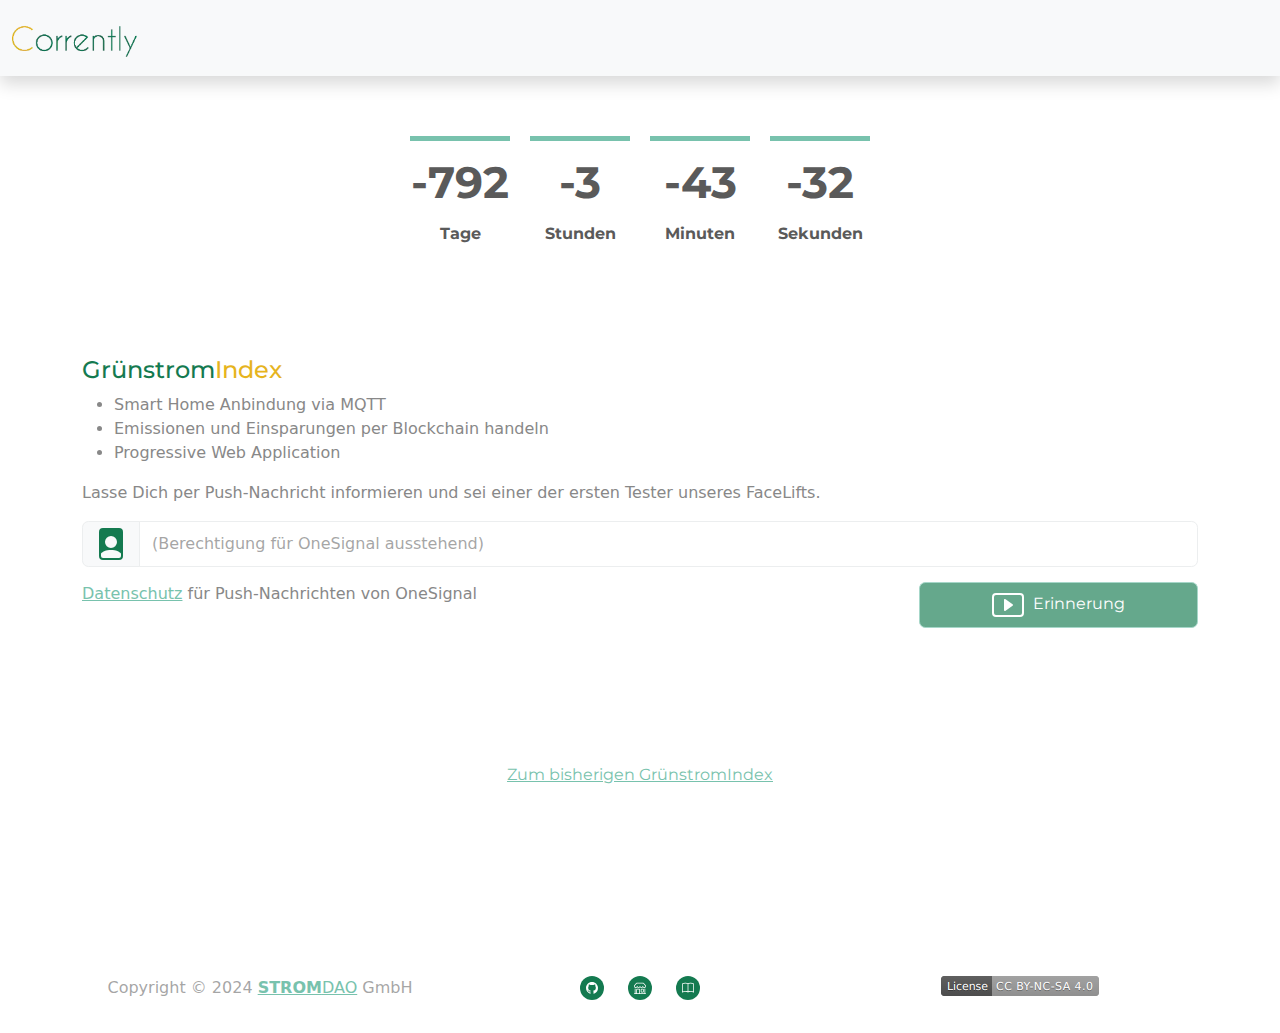
==== index.html @ 6910f19b "auto" ====
<!DOCTYPE html><html data-bs-theme="light" lang="de"><head><meta charset="utf-8"><meta name="viewport" content="width=device-width, initial-scale=1.0, shrink-to-fit=no"><title>GrünstromIndex für Deutschland</title><meta name="theme-color" content="#4d9604"><meta name="twitter:description" content="Durch die Nutzung des GrünstromIndex können Sie Ihren Stromverbrauch gezielt auf Zeiten mit hohem Ökostromanteil legen. So tragen Sie aktiv zur Reduzierung von CO2-Emissionen bei und unterstützen den Ausbau der erneuerbaren Energien."><meta name="twitter:card" content="summary"><meta property="og:image" content="https://gruenstromindex.de/assets/img/corrently_transparent.png"><meta name="description" content="Der GrünstromIndex ist ein innovatives Tool, mit dem Sie sehen können, wann in Ihrer Region besonders viel Strom aus erneuerbaren Energiequellen erzeugt wird. So können Sie Ihren Stromverbrauch ganz einfach auf diese Zeiten verlegen und damit aktiv zur Energiewende beitragen."><meta property="og:type" content="website"><meta name="twitter:image" content="https://gruenstromindex.de/assets/img/corrently_transparent.png"><meta name="twitter:title" content="Corrently GrünstromIndex für Deutschland">
			<script type="application/ld+json">{"@context":"http://schema.org","@type":"WebSite","name":"GrünstromIndex","url":"https://gruenstromindex.de/"}</script><link rel="icon" type="image/png" sizes="16x16" href="/assets/img/favicon-16x16.png"><link rel="icon" type="image/png" sizes="16x16" href="/assets/img/favicon-16x16.png" media="(prefers-color-scheme: dark)"><link rel="icon" type="image/png" sizes="32x32" href="/assets/img/favicon-32x32.png"><link rel="icon" type="image/png" sizes="32x32" href="/assets/img/favicon-32x32.png" media="(prefers-color-scheme: dark)"><link rel="icon" type="image/png" sizes="196x196" href="/assets/img/favicon-196x196.png"><link rel="icon" type="image/png" sizes="512x512" href="/assets/img/corrently_transparent-1.png"><link rel="stylesheet" href="/assets/bootstrap/css/bootstrap.min.css"><link rel="manifest" href="/manifest.json" crossorigin="use-credentials"><link rel="stylesheet" href="/assets/css/Montserrat.css"><link rel="stylesheet" href="/assets/css/leaflet.css"><link rel="stylesheet" href="/assets/css/Countdown.css"><link rel="stylesheet" href="/assets/css/Footer-Clean-icons.css"><link rel="stylesheet" href="/assets/css/styles.css"><script src="https://cdn.onesignal.com/sdks/web/v16/OneSignalSDK.page.js" defer></script>
<script>
  window.OneSignalDeferred = window.OneSignalDeferred || [];
  OneSignalDeferred.push(function(OneSignal) {
    OneSignal.init({
      appId: "f5a9d587-85c9-491e-96ea-c21a4e3985e7",
      safari_web_id: "web.onesignal.auto.0353ec9c-a08c-4477-8a0d-c11d5b7e8e59",
      notifyButton: {
        enable: true,
      },
    });
  });
</script>
</head><body><nav class="navbar navbar-expand-md sticky-top bg-body-tertiary shadow"><div class="container-fluid"><a class="navbar-brand" data-bs-toggle="tooltip" data-bss-tooltip="" data-bs-placement="bottom" href="https://gruenstromindex.de/" target="_blank" rel="author" title="Corrently GrünstromIndex"><img class="float-start" src="/assets/img/CorrentlyGruenstromIndex.webp"></a><button class="navbar-toggler" data-bs-toggle="collapse"></button></div></nav><div class="d-flex justify-content-center countdown" data-count="2022/12/31" style="margin-top:50px;"><div><h3>%d</h3><h4>Tage</h4></div><div><h3>%h</h3><h4>Stunden</h4></div><div><h3>%m</h3><h4>Minuten</h4></div><div><h3>%s</h3><h4>Sekunden</h4></div></div><div class="container" style="margin-top: 80px;"><form id="pushScheduler"><h4><span style="color: #147a50;">Grünstrom</span><span style="color: #e6b41e;">Index</span></h4><ul><li>Smart Home Anbindung via MQTT</li><li>Emissionen und Einsparungen per Blockchain handeln</li><li>Progressive Web Application&nbsp;</li></ul><p>Lasse Dich per Push-Nachricht informieren und sei einer der ersten Tester unseres FaceLifts.&nbsp;</p><div class="input-group" data-bs-toggle="tooltip" data-bss-tooltip="" title="OneSignal Kennung"><span class="input-group-text"><svg xmlns="http://www.w3.org/2000/svg" width="1em" height="1em" fill="currentColor" viewBox="0 0 16 16" class="bi bi-file-person-fill fs-2" style="color: #147a50;">
  <path d="M12 0H4a2 2 0 0 0-2 2v12a2 2 0 0 0 2 2h8a2 2 0 0 0 2-2V2a2 2 0 0 0-2-2m-1 7a3 3 0 1 1-6 0 3 3 0 0 1 6 0m-3 4c2.623 0 4.146.826 5 1.755V14a1 1 0 0 1-1 1H4a1 1 0 0 1-1-1v-1.245C3.854 11.825 5.377 11 8 11"></path>
</svg></span><input class="form-control" type="text" id="oneSignalId" readonly="" placeholder="(Berechtigung für OneSignal ausstehend)" required="" minlength="10"></div><div style="margin-top: 15px;"><button class="btn btn-primary disabled float-end col-3" type="submit" style="background: #147a50;" disabled="disabled"><svg xmlns="http://www.w3.org/2000/svg" width="1em" height="1em" fill="currentColor" viewBox="0 0 16 16" class="bi bi-play-btn fs-2" style="margin-right: 5px;">
  <path d="M6.79 5.093A.5.5 0 0 0 6 5.5v5a.5.5 0 0 0 .79.407l3.5-2.5a.5.5 0 0 0 0-.814l-3.5-2.5z"></path>
  <path d="M0 4a2 2 0 0 1 2-2h12a2 2 0 0 1 2 2v8a2 2 0 0 1-2 2H2a2 2 0 0 1-2-2zm15 0a1 1 0 0 0-1-1H2a1 1 0 0 0-1 1v8a1 1 0 0 0 1 1h12a1 1 0 0 0 1-1z"></path>
</svg>&nbsp;Erinnerung</button></div></form><p><a href="https://onesignal.com/privacy_policy" target="_blank">Datenschutz</a>&nbsp;für Push-Nachrichten von OneSignal</p></div><div class="text-center" style="margin-top: 150px;"><a class="btn btn-link" role="button" href="/index_org.html">Zum bisherigen GrünstromIndex</a></div><footer class="text-center py-4" style="margin-top: 150px;"><div class="container"><div class="row row-cols-1 row-cols-lg-3"><div class="col"><p class="text-muted my-2" data-bs-toggle="tooltip" data-bss-tooltip="" data-bs-placement="bottom" title="Digital Infrastructure for Tomorrow">Copyright&nbsp;© 2024 <a href="https://stromdao.de/" target="_blank"><strong>STROM</strong></a><a href="https://stromdao.de/" target="_blank">DAO</a> GmbH</p></div><div class="col"><ul class="list-inline my-2"><li class="list-inline-item me-4"><a data-bs-toggle="tooltip" data-bss-tooltip="" data-bs-placement="bottom" href="https://github.com/energychain/" title="Corrently Open Source"><div class="bs-icon-circle bs-icon-primary bs-icon" style="background: #147a50;"><svg xmlns="http://www.w3.org/2000/svg" width="1em" height="1em" fill="currentColor" viewBox="0 0 16 16" class="bi bi-github">
  <path d="M8 0C3.58 0 0 3.58 0 8c0 3.54 2.29 6.53 5.47 7.59.4.07.55-.17.55-.38 0-.19-.01-.82-.01-1.49-2.01.37-2.53-.49-2.69-.94-.09-.23-.48-.94-.82-1.13-.28-.15-.68-.52-.01-.53.63-.01 1.08.58 1.23.82.72 1.21 1.87.87 2.33.66.07-.52.28-.87.51-1.07-1.78-.2-3.64-.89-3.64-3.95 0-.87.31-1.59.82-2.15-.08-.2-.36-1.02.08-2.12 0 0 .67-.21 2.2.82.64-.18 1.32-.27 2-.27.68 0 1.36.09 2 .27 1.53-1.04 2.2-.82 2.2-.82.44 1.1.16 1.92.08 2.12.51.56.82 1.27.82 2.15 0 3.07-1.87 3.75-3.65 3.95.29.25.54.73.54 1.48 0 1.07-.01 1.93-.01 2.2 0 .21.15.46.55.38A8.012 8.012 0 0 0 16 8c0-4.42-3.58-8-8-8"></path>
</svg></div></a></li><li class="list-inline-item me-4"><a data-bs-toggle="tooltip" data-bss-tooltip="" data-bs-placement="bottom" href="https://corrently.energy/" target="_blank" title="Corrently - Photovoltaik Shop"><div class="bs-icon-circle bs-icon-primary bs-icon" style="background: #147a50;"><svg xmlns="http://www.w3.org/2000/svg" width="1em" height="1em" fill="currentColor" viewBox="0 0 16 16" class="bi bi-shop">
  <path d="M2.97 1.35A1 1 0 0 1 3.73 1h8.54a1 1 0 0 1 .76.35l2.609 3.044A1.5 1.5 0 0 1 16 5.37v.255a2.375 2.375 0 0 1-4.25 1.458A2.371 2.371 0 0 1 9.875 8 2.37 2.37 0 0 1 8 7.083 2.37 2.37 0 0 1 6.125 8a2.37 2.37 0 0 1-1.875-.917A2.375 2.375 0 0 1 0 5.625V5.37a1.5 1.5 0 0 1 .361-.976l2.61-3.045zm1.78 4.275a1.375 1.375 0 0 0 2.75 0 .5.5 0 0 1 1 0 1.375 1.375 0 0 0 2.75 0 .5.5 0 0 1 1 0 1.375 1.375 0 1 0 2.75 0V5.37a.5.5 0 0 0-.12-.325L12.27 2H3.73L1.12 5.045A.5.5 0 0 0 1 5.37v.255a1.375 1.375 0 0 0 2.75 0 .5.5 0 0 1 1 0M1.5 8.5A.5.5 0 0 1 2 9v6h1v-5a1 1 0 0 1 1-1h3a1 1 0 0 1 1 1v5h6V9a.5.5 0 0 1 1 0v6h.5a.5.5 0 0 1 0 1H.5a.5.5 0 0 1 0-1H1V9a.5.5 0 0 1 .5-.5M4 15h3v-5H4zm5-5a1 1 0 0 1 1-1h2a1 1 0 0 1 1 1v3a1 1 0 0 1-1 1h-2a1 1 0 0 1-1-1zm3 0h-2v3h2z"></path>
</svg></div></a></li><li class="list-inline-item"><a data-bs-toggle="tooltip" data-bss-tooltip="" data-bs-placement="bottom" href="https://corrently.io/books/grunstromindex" target="_blank" title="Online Dokumentation - GrünstromIndex"><div class="bs-icon-circle bs-icon-primary bs-icon" style="background: #147a50;"><svg xmlns="http://www.w3.org/2000/svg" width="1em" height="1em" fill="currentColor" viewBox="0 0 16 16" class="bi bi-book">
  <path d="M1 2.828c.885-.37 2.154-.769 3.388-.893 1.33-.134 2.458.063 3.112.752v9.746c-.935-.53-2.12-.603-3.213-.493-1.18.12-2.37.461-3.287.811V2.828zm7.5-.141c.654-.689 1.782-.886 3.112-.752 1.234.124 2.503.523 3.388.893v9.923c-.918-.35-2.107-.692-3.287-.81-1.094-.111-2.278-.039-3.213.492V2.687zM8 1.783C7.015.936 5.587.81 4.287.94c-1.514.153-3.042.672-3.994 1.105A.5.5 0 0 0 0 2.5v11a.5.5 0 0 0 .707.455c.882-.4 2.303-.881 3.68-1.02 1.409-.142 2.59.087 3.223.877a.5.5 0 0 0 .78 0c.633-.79 1.814-1.019 3.222-.877 1.378.139 2.8.62 3.681 1.02A.5.5 0 0 0 16 13.5v-11a.5.5 0 0 0-.293-.455c-.952-.433-2.48-.952-3.994-1.105C10.413.809 8.985.936 8 1.783"></path>
</svg></div></a></li></ul></div><div class="col" style="padding-top: 5px;"><a href="https://creativecommons.org/licenses/by-nc-sa/4.0/" target="_blank"><img src="/assets/img/cc-by-nc-sa.png"></a></div></div></div></footer><script src="/assets/js/jquery.min.js"></script><script src="/assets/bootstrap/js/bootstrap.min.js"></script><script src="/assets/js/bs-init.js"></script><script src="/assets/js/relaunchpush.js"></script><script src="/assets/js/Countdown.js"></script></body></html>
---- assets/css/Montserrat.css ----
@font-face {
	font-family: 'Montserrat';
	src: url(/assets/fonts/Montserrat-99764e33f03a95926b938c6f56e08a4f.woff2) format('woff2');
	font-weight: 400;
	font-style: normal;
	font-display: swap;
	unicode-range: U+0460-052F, U+1C80-1C88, U+20B4, U+2DE0-2DFF, U+A640-A69F, U+FE2E-FE2F;
}

@font-face {
	font-family: 'Montserrat';
	src: url(/assets/fonts/Montserrat-cc6c968bcebf02819ee3afff266119d9.woff2) format('woff2');
	font-weight: 400;
	font-style: normal;
	font-display: swap;
	unicode-range: U+0301, U+0400-045F, U+0490-0491, U+04B0-04B1, U+2116;
}

@font-face {
	font-family: 'Montserrat';
	src: url(/assets/fonts/Montserrat-f32ddc894c166fbd8bc0d500ff2aeb3d.woff2) format('woff2');
	font-weight: 400;
	font-style: normal;
	font-display: swap;
	unicode-range: U+0102-0103, U+0110-0111, U+0128-0129, U+0168-0169, U+01A0-01A1, U+01AF-01B0, U+0300-0301, U+0303-0304, U+0308-0309, U+0323, U+0329, U+1EA0-1EF9, U+20AB;
}

@font-face {
	font-family: 'Montserrat';
	src: url(/assets/fonts/Montserrat-bcb799eba0c324e431d5daac3e5ea6bf.woff2) format('woff2');
	font-weight: 400;
	font-style: normal;
	font-display: swap;
	unicode-range: U+0100-02AF, U+0304, U+0308, U+0329, U+1E00-1E9F, U+1EF2-1EFF, U+2020, U+20A0-20AB, U+20AD-20C0, U+2113, U+2C60-2C7F, U+A720-A7FF;
}

@font-face {
	font-family: 'Montserrat';
	src: url(/assets/fonts/Montserrat-5cfb114945f0457bd5a940932bb8156d.woff2) format('woff2');
	font-weight: 400;
	font-style: normal;
	font-display: swap;
	unicode-range: U+0000-00FF, U+0131, U+0152-0153, U+02BB-02BC, U+02C6, U+02DA, U+02DC, U+0304, U+0308, U+0329, U+2000-206F, U+2074, U+20AC, U+2122, U+2191, U+2193, U+2212, U+2215, U+FEFF, U+FFFD;
}

@font-face {
	font-family: 'Montserrat';
	src: url(/assets/fonts/Montserrat-99764e33f03a95926b938c6f56e08a4f.woff2) format('woff2');
	font-weight: 500;
	font-style: normal;
	font-display: swap;
	unicode-range: U+0460-052F, U+1C80-1C88, U+20B4, U+2DE0-2DFF, U+A640-A69F, U+FE2E-FE2F;
}

@font-face {
	font-family: 'Montserrat';
	src: url(/assets/fonts/Montserrat-cc6c968bcebf02819ee3afff266119d9.woff2) format('woff2');
	font-weight: 500;
	font-style: normal;
	font-display: swap;
	unicode-range: U+0301, U+0400-045F, U+0490-0491, U+04B0-04B1, U+2116;
}

@font-face {
	font-family: 'Montserrat';
	src: url(/assets/fonts/Montserrat-f32ddc894c166fbd8bc0d500ff2aeb3d.woff2) format('woff2');
	font-weight: 500;
	font-style: normal;
	font-display: swap;
	unicode-range: U+0102-0103, U+0110-0111, U+0128-0129, U+0168-0169, U+01A0-01A1, U+01AF-01B0, U+0300-0301, U+0303-0304, U+0308-0309, U+0323, U+0329, U+1EA0-1EF9, U+20AB;
}

@font-face {
	font-family: 'Montserrat';
	src: url(/assets/fonts/Montserrat-bcb799eba0c324e431d5daac3e5ea6bf.woff2) format('woff2');
	font-weight: 500;
	font-style: normal;
	font-display: swap;
	unicode-range: U+0100-02AF, U+0304, U+0308, U+0329, U+1E00-1E9F, U+1EF2-1EFF, U+2020, U+20A0-20AB, U+20AD-20C0, U+2113, U+2C60-2C7F, U+A720-A7FF;
}

@font-face {
	font-family: 'Montserrat';
	src: url(/assets/fonts/Montserrat-5cfb114945f0457bd5a940932bb8156d.woff2) format('woff2');
	font-weight: 500;
	font-style: normal;
	font-display: swap;
	unicode-range: U+0000-00FF, U+0131, U+0152-0153, U+02BB-02BC, U+02C6, U+02DA, U+02DC, U+0304, U+0308, U+0329, U+2000-206F, U+2074, U+20AC, U+2122, U+2191, U+2193, U+2212, U+2215, U+FEFF, U+FFFD;
}

@font-face {
	font-family: 'Montserrat';
	src: url(/assets/fonts/Montserrat-99764e33f03a95926b938c6f56e08a4f.woff2) format('woff2');
	font-weight: 700;
	font-style: normal;
	font-display: swap;
	unicode-range: U+0460-052F, U+1C80-1C88, U+20B4, U+2DE0-2DFF, U+A640-A69F, U+FE2E-FE2F;
}

@font-face {
	font-family: 'Montserrat';
	src: url(/assets/fonts/Montserrat-cc6c968bcebf02819ee3afff266119d9.woff2) format('woff2');
	font-weight: 700;
	font-style: normal;
	font-display: swap;
	unicode-range: U+0301, U+0400-045F, U+0490-0491, U+04B0-04B1, U+2116;
}

@font-face {
	font-family: 'Montserrat';
	src: url(/assets/fonts/Montserrat-f32ddc894c166fbd8bc0d500ff2aeb3d.woff2) format('woff2');
	font-weight: 700;
	font-style: normal;
	font-display: swap;
	unicode-range: U+0102-0103, U+0110-0111, U+0128-0129, U+0168-0169, U+01A0-01A1, U+01AF-01B0, U+0300-0301, U+0303-0304, U+0308-0309, U+0323, U+0329, U+1EA0-1EF9, U+20AB;
}

@font-face {
	font-family: 'Montserrat';
	src: url(/assets/fonts/Montserrat-bcb799eba0c324e431d5daac3e5ea6bf.woff2) format('woff2');
	font-weight: 700;
	font-style: normal;
	font-display: swap;
	unicode-range: U+0100-02AF, U+0304, U+0308, U+0329, U+1E00-1E9F, U+1EF2-1EFF, U+2020, U+20A0-20AB, U+20AD-20C0, U+2113, U+2C60-2C7F, U+A720-A7FF;
}

@font-face {
	font-family: 'Montserrat';
	src: url(/assets/fonts/Montserrat-5cfb114945f0457bd5a940932bb8156d.woff2) format('woff2');
	font-weight: 700;
	font-style: normal;
	font-display: swap;
	unicode-range: U+0000-00FF, U+0131, U+0152-0153, U+02BB-02BC, U+02C6, U+02DA, U+02DC, U+0304, U+0308, U+0329, U+2000-206F, U+2074, U+20AC, U+2122, U+2191, U+2193, U+2212, U+2215, U+FEFF, U+FFFD;
}
---- assets/css/leaflet.css ----
/* required styles */

.leaflet-pane, .leaflet-tile, .leaflet-marker-icon, .leaflet-marker-shadow, .leaflet-tile-container, .leaflet-pane > svg, .leaflet-pane > canvas, .leaflet-zoom-box, .leaflet-image-layer, .leaflet-layer {
  position: absolute;
  left: 0;
  top: 0;
}

.leaflet-container {
  overflow: hidden;
}

.leaflet-tile, .leaflet-marker-icon, .leaflet-marker-shadow {
  -webkit-user-select: none;
  -moz-user-select: none;
  user-select: none;
  -webkit-user-drag: none;
}

/* Prevents IE11 from highlighting tiles in blue */

.leaflet-tile::selection {
  background: transparent;
}

/* Safari renders non-retina tile on retina better with this, but Chrome is worse */

.leaflet-safari .leaflet-tile {
  image-rendering: -webkit-optimize-contrast;
}

/* hack that prevents hw layers "stretching" when loading new tiles */

.leaflet-safari .leaflet-tile-container {
  width: 1600px;
  height: 1600px;
  -webkit-transform-origin: 0 0;
}

.leaflet-marker-icon, .leaflet-marker-shadow {
  display: block;
}

/* .leaflet-container svg: reset svg max-width decleration shipped in Joomla! (joomla.org) 3.x */

/* .leaflet-container img: map is broken in FF if you have max-width: 100% on tiles */

.leaflet-container .leaflet-overlay-pane svg {
  max-width: none !important;
  max-height: none !important;
}

.leaflet-container .leaflet-marker-pane img, .leaflet-container .leaflet-shadow-pane img, .leaflet-container .leaflet-tile-pane img, .leaflet-container img.leaflet-image-layer, .leaflet-container .leaflet-tile {
  max-width: none !important;
  max-height: none !important;
  width: auto;
  padding: 0;
}

.leaflet-container.leaflet-touch-zoom {
  -ms-touch-action: pan-x pan-y;
  touch-action: pan-x pan-y;
}

.leaflet-container.leaflet-touch-drag {
  -ms-touch-action: pinch-zoom;
  touch-action: none;
  touch-action: pinch-zoom;
}

.leaflet-container.leaflet-touch-drag.leaflet-touch-zoom {
  -ms-touch-action: none;
  touch-action: none;
}

.leaflet-container {
  -webkit-tap-highlight-color: transparent;
}

.leaflet-container a {
  -webkit-tap-highlight-color: rgba(51, 181, 229, 0.4);
}

.leaflet-tile {
  filter: inherit;
  visibility: hidden;
}

.leaflet-tile-loaded {
  visibility: inherit;
}

.leaflet-zoom-box {
  width: 0;
  height: 0;
  -moz-box-sizing: border-box;
  box-sizing: border-box;
  z-index: 800;
}

/* workaround for https://bugzilla.mozilla.org/show_bug.cgi?id=888319 */

.leaflet-overlay-pane svg {
  -moz-user-select: none;
}

.leaflet-pane {
  z-index: 400;
}

.leaflet-tile-pane {
  z-index: 200;
}

.leaflet-overlay-pane {
  z-index: 400;
}

.leaflet-shadow-pane {
  z-index: 500;
}

.leaflet-marker-pane {
  z-index: 600;
}

.leaflet-tooltip-pane {
  z-index: 650;
}

.leaflet-popup-pane {
  z-index: 700;
}

.leaflet-map-pane canvas {
  z-index: 100;
}

.leaflet-map-pane svg {
  z-index: 200;
}

.leaflet-vml-shape {
  width: 1px;
  height: 1px;
}

.lvml {
  behavior: url(#default#VML);
  display: inline-block;
  position: absolute;
}

/* control positioning */

.leaflet-control {
  position: relative;
  z-index: 800;
  pointer-events: visiblePainted;
  pointer-events: auto;
}

.leaflet-top, .leaflet-bottom {
  position: absolute;
  z-index: 1000;
  pointer-events: none;
}

.leaflet-top {
  top: 0;
}

.leaflet-right {
  right: 0;
}

.leaflet-bottom {
  bottom: 0;
}

.leaflet-left {
  left: 0;
}

.leaflet-control {
  float: left;
  clear: both;
}

.leaflet-right .leaflet-control {
  float: right;
}

.leaflet-top .leaflet-control {
  margin-top: 10px;
}

.leaflet-bottom .leaflet-control {
  margin-bottom: 10px;
}

.leaflet-left .leaflet-control {
  margin-left: 10px;
}

.leaflet-right .leaflet-control {
  margin-right: 10px;
}

/* zoom and fade animations */

.leaflet-fade-anim .leaflet-popup {
  opacity: 0;
  -webkit-transition: opacity 0.2s linear;
  -moz-transition: opacity 0.2s linear;
  transition: opacity 0.2s linear;
}

.leaflet-fade-anim .leaflet-map-pane .leaflet-popup {
  opacity: 1;
}

.leaflet-zoom-animated {
  -webkit-transform-origin: 0 0;
  -ms-transform-origin: 0 0;
  transform-origin: 0 0;
}

svg.leaflet-zoom-animated {
  will-change: transform;
}

.leaflet-zoom-anim .leaflet-zoom-animated {
  -webkit-transition: -webkit-transform 0.25s cubic-bezier(0,0,0.25,1);
  -moz-transition: -moz-transform 0.25s cubic-bezier(0,0,0.25,1);
  transition: transform 0.25s cubic-bezier(0,0,0.25,1);
}

.leaflet-zoom-anim .leaflet-tile, .leaflet-pan-anim .leaflet-tile {
  -webkit-transition: none;
  -moz-transition: none;
  transition: none;
}

.leaflet-zoom-anim .leaflet-zoom-hide {
  visibility: hidden;
}

/* cursors */

.leaflet-interactive {
  cursor: pointer;
}

.leaflet-grab {
  cursor: -webkit-grab;
  cursor: -moz-grab;
  cursor: grab;
}

.leaflet-crosshair, .leaflet-crosshair .leaflet-interactive {
  cursor: crosshair;
}

.leaflet-popup-pane, .leaflet-control {
  cursor: auto;
}

.leaflet-dragging .leaflet-grab, .leaflet-dragging .leaflet-grab .leaflet-interactive, .leaflet-dragging .leaflet-marker-draggable {
  cursor: move;
  cursor: -webkit-grabbing;
  cursor: -moz-grabbing;
  cursor: grabbing;
}

/* marker & overlays interactivity */

.leaflet-marker-icon, .leaflet-marker-shadow, .leaflet-image-layer, .leaflet-pane > svg path, .leaflet-tile-container {
  pointer-events: none;
}

.leaflet-marker-icon.leaflet-interactive, .leaflet-image-layer.leaflet-interactive, .leaflet-pane > svg path.leaflet-interactive, svg.leaflet-image-layer.leaflet-interactive path {
  pointer-events: visiblePainted;
  pointer-events: auto;
}

/* visual tweaks */

.leaflet-container {
  background: #ddd;
  outline-offset: 1px;
}

.leaflet-container a {
  color: #0078A8;
}

.leaflet-zoom-box {
  border: 2px dotted #38f;
  background: rgba(255,255,255,0.5);
}

/* general typography */

.leaflet-container {
  font-family: "Helvetica Neue", Arial, Helvetica, sans-serif;
  font-size: 12px;
  font-size: 0.75rem;
  line-height: 1.5;
}

/* general toolbar styles */

.leaflet-bar {
  box-shadow: 0 1px 5px rgba(0,0,0,0.65);
  border-radius: 4px;
}

.leaflet-bar a {
  background-color: #fff;
  border-bottom: 1px solid #ccc;
  width: 26px;
  height: 26px;
  line-height: 26px;
  display: block;
  text-align: center;
  text-decoration: none;
  color: black;
}

.leaflet-bar a, .leaflet-control-layers-toggle {
  background-position: 50% 50%;
  background-repeat: no-repeat;
  display: block;
}

.leaflet-bar a:hover, .leaflet-bar a:focus {
  background-color: #f4f4f4;
}

.leaflet-bar a:first-child {
  border-top-left-radius: 4px;
  border-top-right-radius: 4px;
}

.leaflet-bar a:last-child {
  border-bottom-left-radius: 4px;
  border-bottom-right-radius: 4px;
  border-bottom: none;
}

.leaflet-bar a.leaflet-disabled {
  cursor: default;
  background-color: #f4f4f4;
  color: #bbb;
}

.leaflet-touch .leaflet-bar a {
  width: 30px;
  height: 30px;
  line-height: 30px;
}

.leaflet-touch .leaflet-bar a:first-child {
  border-top-left-radius: 2px;
  border-top-right-radius: 2px;
}

.leaflet-touch .leaflet-bar a:last-child {
  border-bottom-left-radius: 2px;
  border-bottom-right-radius: 2px;
}

/* zoom control */

.leaflet-control-zoom-in, .leaflet-control-zoom-out {
  font: bold 18px 'Lucida Console', Monaco, monospace;
  text-indent: 1px;
}

.leaflet-touch .leaflet-control-zoom-in, .leaflet-touch .leaflet-control-zoom-out {
  font-size: 22px;
}

/* layers control */

.leaflet-control-layers {
  box-shadow: 0 1px 5px rgba(0,0,0,0.4);
  background: #fff;
  border-radius: 5px;
}

.leaflet-control-layers-toggle {
  background-image: url(images/layers.png);
  width: 36px;
  height: 36px;
}

.leaflet-retina .leaflet-control-layers-toggle {
  background-image: url(images/layers-2x.png);
  background-size: 26px 26px;
}

.leaflet-touch .leaflet-control-layers-toggle {
  width: 44px;
  height: 44px;
}

.leaflet-control-layers .leaflet-control-layers-list, .leaflet-control-layers-expanded .leaflet-control-layers-toggle {
  display: none;
}

.leaflet-control-layers-expanded .leaflet-control-layers-list {
  display: block;
  position: relative;
}

.leaflet-control-layers-expanded {
  padding: 6px 10px 6px 6px;
  color: #333;
  background: #fff;
}

.leaflet-control-layers-scrollbar {
  overflow-y: scroll;
  overflow-x: hidden;
  padding-right: 5px;
}

.leaflet-control-layers-selector {
  margin-top: 2px;
  position: relative;
  top: 1px;
}

.leaflet-control-layers label {
  display: block;
  font-size: 13px;
  font-size: 1.08333em;
}

.leaflet-control-layers-separator {
  height: 0;
  border-top: 1px solid #ddd;
  margin: 5px -10px 5px -6px;
}

/* Default icon URLs */

.leaflet-default-icon-path {
  background-image: url(images/marker-icon.png);
}

/* attribution and scale controls */

.leaflet-container .leaflet-control-attribution {
  background: #fff;
  background: rgba(255, 255, 255, 0.8);
  margin: 0;
}

.leaflet-control-attribution, .leaflet-control-scale-line {
  padding: 0 5px;
  color: #333;
  line-height: 1.4;
}

.leaflet-control-attribution a {
  text-decoration: none;
}

.leaflet-control-attribution a:hover, .leaflet-control-attribution a:focus {
  text-decoration: underline;
}

.leaflet-attribution-flag {
  display: inline !important;
  vertical-align: baseline !important;
  width: 1em;
  height: 0.6669em;
}

.leaflet-left .leaflet-control-scale {
  margin-left: 5px;
}

.leaflet-bottom .leaflet-control-scale {
  margin-bottom: 5px;
}

.leaflet-control-scale-line {
  border: 2px solid #777;
  border-top: none;
  line-height: 1.1;
  padding: 2px 5px 1px;
  white-space: nowrap;
  -moz-box-sizing: border-box;
  box-sizing: border-box;
  background: rgba(255, 255, 255, 0.8);
  text-shadow: 1px 1px #fff;
}

.leaflet-control-scale-line:not(:first-child) {
  border-top: 2px solid #777;
  border-bottom: none;
  margin-top: -2px;
}

.leaflet-control-scale-line:not(:first-child):not(:last-child) {
  border-bottom: 2px solid #777;
}

.leaflet-touch .leaflet-control-attribution, .leaflet-touch .leaflet-control-layers, .leaflet-touch .leaflet-bar {
  box-shadow: none;
}

.leaflet-touch .leaflet-control-layers, .leaflet-touch .leaflet-bar {
  border: 2px solid rgba(0,0,0,0.2);
  background-clip: padding-box;
}

/* popup */

.leaflet-popup {
  position: absolute;
  text-align: center;
  margin-bottom: 20px;
}

.leaflet-popup-content-wrapper {
  padding: 1px;
  text-align: left;
  border-radius: 12px;
}

.leaflet-popup-content {
  margin: 13px 24px 13px 20px;
  line-height: 1.3;
  font-size: 13px;
  font-size: 1.08333em;
  min-height: 1px;
}

.leaflet-popup-content p {
  margin: 17px 0;
  margin: 1.3em 0;
}

.leaflet-popup-tip-container {
  width: 40px;
  height: 20px;
  position: absolute;
  left: 50%;
  margin-top: -1px;
  margin-left: -20px;
  overflow: hidden;
  pointer-events: none;
}

.leaflet-popup-tip {
  width: 17px;
  height: 17px;
  padding: 1px;
  margin: -10px auto 0;
  pointer-events: auto;
  -webkit-transform: rotate(45deg);
  -moz-transform: rotate(45deg);
  -ms-transform: rotate(45deg);
  transform: rotate(45deg);
}

.leaflet-popup-content-wrapper, .leaflet-popup-tip {
  background: white;
  color: #333;
  box-shadow: 0 3px 14px rgba(0,0,0,0.4);
}

.leaflet-container a.leaflet-popup-close-button {
  position: absolute;
  top: 0;
  right: 0;
  border: none;
  text-align: center;
  width: 24px;
  height: 24px;
  font: 16px/24px Tahoma, Verdana, sans-serif;
  color: #757575;
  text-decoration: none;
  background: transparent;
}

.leaflet-container a.leaflet-popup-close-button:hover, .leaflet-container a.leaflet-popup-close-button:focus {
  color: #585858;
}

.leaflet-popup-scrolled {
  overflow: auto;
}

.leaflet-oldie .leaflet-popup-content-wrapper {
  -ms-zoom: 1;
}

.leaflet-oldie .leaflet-popup-tip {
  width: 24px;
  margin: 0 auto;
  -ms-filter: "progid:DXImageTransform.Microsoft.Matrix(M11=0.70710678, M12=0.70710678, M21=-0.70710678, M22=0.70710678)";
  filter: progid:DXImageTransform.Microsoft.Matrix(M11=0.70710678, M12=0.70710678, M21=-0.70710678, M22=0.70710678);
}

.leaflet-oldie .leaflet-control-zoom, .leaflet-oldie .leaflet-control-layers, .leaflet-oldie .leaflet-popup-content-wrapper, .leaflet-oldie .leaflet-popup-tip {
  border: 1px solid #999;
}

/* div icon */

.leaflet-div-icon {
  background: #fff;
  border: 1px solid #666;
}

/* Tooltip */

/* Base styles for the element that has a tooltip */

.leaflet-tooltip {
  position: absolute;
  padding: 6px;
  background-color: #fff;
  border: 1px solid #fff;
  border-radius: 3px;
  color: #222;
  white-space: nowrap;
  -webkit-user-select: none;
  -moz-user-select: none;
  -ms-user-select: none;
  user-select: none;
  pointer-events: none;
  box-shadow: 0 1px 3px rgba(0,0,0,0.4);
}

.leaflet-tooltip.leaflet-interactive {
  cursor: pointer;
  pointer-events: auto;
}

.leaflet-tooltip-top:before, .leaflet-tooltip-bottom:before, .leaflet-tooltip-left:before, .leaflet-tooltip-right:before {
  position: absolute;
  pointer-events: none;
  border: 6px solid transparent;
  background: transparent;
  content: "";
}

/* Directions */

.leaflet-tooltip-bottom {
  margin-top: 6px;
}

.leaflet-tooltip-top {
  margin-top: -6px;
}

.leaflet-tooltip-bottom:before, .leaflet-tooltip-top:before {
  left: 50%;
  margin-left: -6px;
}

.leaflet-tooltip-top:before {
  bottom: 0;
  margin-bottom: -12px;
  border-top-color: #fff;
}

.leaflet-tooltip-bottom:before {
  top: 0;
  margin-top: -12px;
  margin-left: -6px;
  border-bottom-color: #fff;
}

.leaflet-tooltip-left {
  margin-left: -6px;
}

.leaflet-tooltip-right {
  margin-left: 6px;
}

.leaflet-tooltip-left:before, .leaflet-tooltip-right:before {
  top: 50%;
  margin-top: -6px;
}

.leaflet-tooltip-left:before {
  right: 0;
  margin-right: -12px;
  border-left-color: #fff;
}

.leaflet-tooltip-right:before {
  left: 0;
  margin-left: -12px;
  border-right-color: #fff;
}

/* Printing */

section {
  margin-top: 10px;
  margin-bottom: 50px;
}
---- assets/css/Countdown.css ----
.countdown div {
  text-align: center;
  margin: 10px;
  width: 100px;
  padding: 15px 0;
  background: rgba(255, 255, 255, 0.12);
  border-top: 5px solid var(--bs-primary);
}

.countdown div h3 {
  font-weight: 700;
  font-size: 44px;
  margin-bottom: 15px;
}

.countdown div h4 {
  font-size: 16px;
  font-weight: 600;
}

@media (max-width: 575px) {
  .countdown div {
    width: 70px;
    padding: 10px 0;
    margin: 10px 8px;
  }
}

@media (max-width: 575px) {
  .countdown div h3 {
    font-size: 28px;
    margin-bottom: 10px;
  }
}

@media (max-width: 575px) {
  .countdown div h4 {
    font-size: 14px;
    font-weight: 500;
  }
}
---- assets/css/Footer-Clean-icons.css ----
.bs-icon {
  --bs-icon-size: .75rem;
  display: flex;
  flex-shrink: 0;
  justify-content: center;
  align-items: center;
  font-size: var(--bs-icon-size);
  width: calc(var(--bs-icon-size) * 2);
  height: calc(var(--bs-icon-size) * 2);
  color: var(--bs-primary);
}

.bs-icon-xs {
  --bs-icon-size: 1rem;
  width: calc(var(--bs-icon-size) * 1.5);
  height: calc(var(--bs-icon-size) * 1.5);
}

.bs-icon-sm {
  --bs-icon-size: 1rem;
}

.bs-icon-md {
  --bs-icon-size: 1.5rem;
}

.bs-icon-lg {
  --bs-icon-size: 2rem;
}

.bs-icon-xl {
  --bs-icon-size: 2.5rem;
}

.bs-icon.bs-icon-primary {
  color: var(--bs-white);
  background: var(--bs-primary);
}

.bs-icon.bs-icon-primary-light {
  color: var(--bs-primary);
  background: rgba(var(--bs-primary-rgb), .2);
}

.bs-icon.bs-icon-semi-white {
  color: var(--bs-primary);
  background: rgba(255, 255, 255, .5);
}

.bs-icon.bs-icon-rounded {
  border-radius: .5rem;
}

.bs-icon.bs-icon-circle {
  border-radius: 50%;
}
---- assets/css/styles.css ----
.badge {
  /*background-color: #147a50 !important;*/
}

.withWallet {
  /*display: none;*/
}
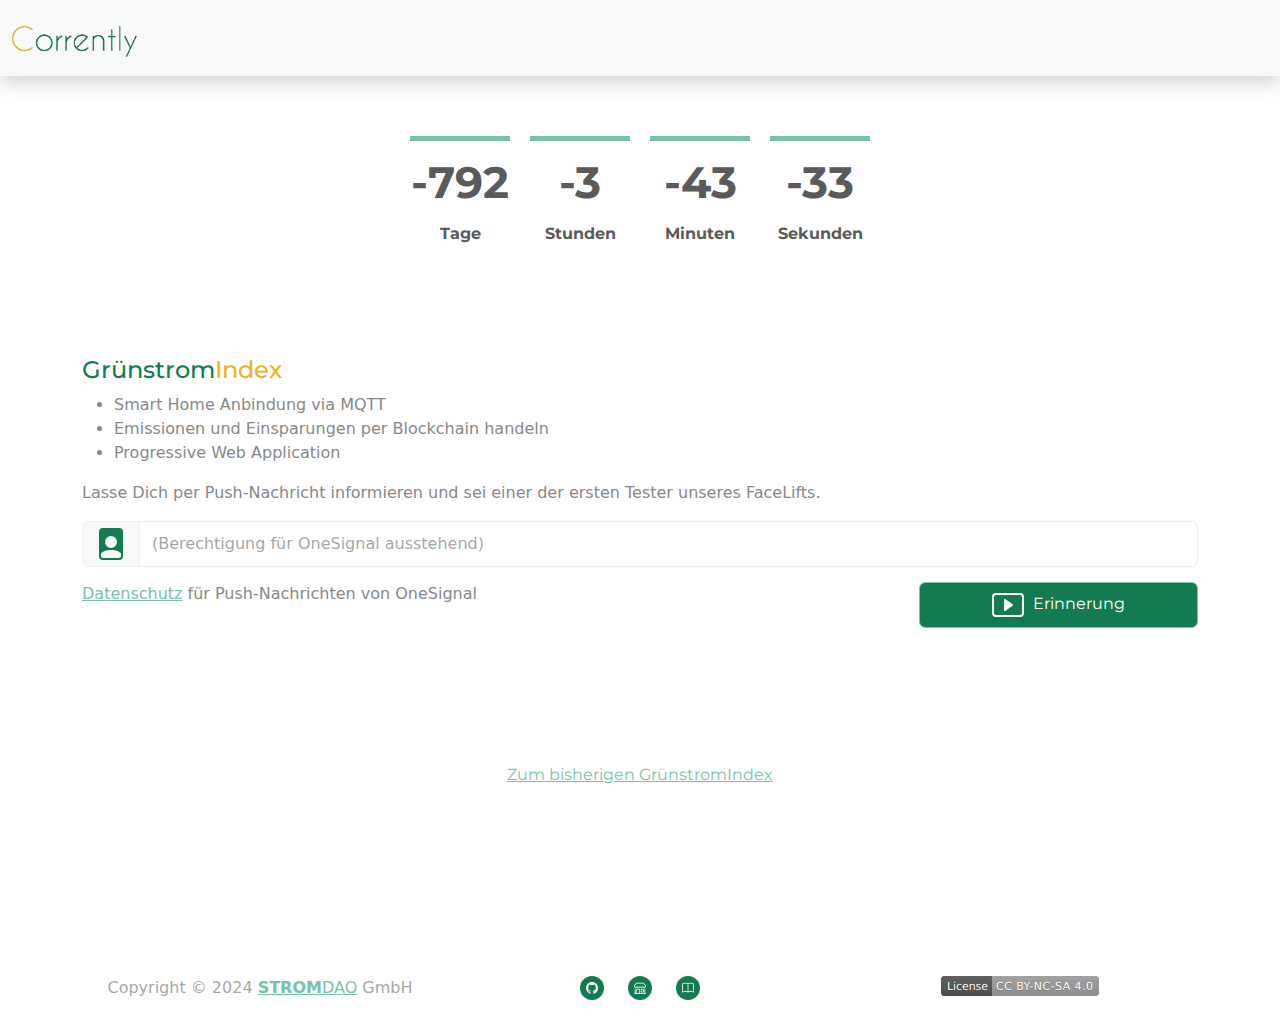
==== commit c38b9520: "auto" ====
--- a/index.html
+++ b/index.html
@@ -14,7 +14,7 @@
 </script>
 </head><body><nav class="navbar navbar-expand-md sticky-top bg-body-tertiary shadow"><div class="container-fluid"><a class="navbar-brand" data-bs-toggle="tooltip" data-bss-tooltip="" data-bs-placement="bottom" href="https://gruenstromindex.de/" target="_blank" rel="author" title="Corrently GrünstromIndex"><img class="float-start" src="/assets/img/CorrentlyGruenstromIndex.webp"></a><button class="navbar-toggler" data-bs-toggle="collapse"></button></div></nav><div class="d-flex justify-content-center countdown" data-count="2022/12/31" style="margin-top:50px;"><div><h3>%d</h3><h4>Tage</h4></div><div><h3>%h</h3><h4>Stunden</h4></div><div><h3>%m</h3><h4>Minuten</h4></div><div><h3>%s</h3><h4>Sekunden</h4></div></div><div class="container" style="margin-top: 80px;"><form id="pushScheduler"><h4><span style="color: #147a50;">Grünstrom</span><span style="color: #e6b41e;">Index</span></h4><ul><li>Smart Home Anbindung via MQTT</li><li>Emissionen und Einsparungen per Blockchain handeln</li><li>Progressive Web Application&nbsp;</li></ul><p>Lasse Dich per Push-Nachricht informieren und sei einer der ersten Tester unseres FaceLifts.&nbsp;</p><div class="input-group" data-bs-toggle="tooltip" data-bss-tooltip="" title="OneSignal Kennung"><span class="input-group-text"><svg xmlns="http://www.w3.org/2000/svg" width="1em" height="1em" fill="currentColor" viewBox="0 0 16 16" class="bi bi-file-person-fill fs-2" style="color: #147a50;">
   <path d="M12 0H4a2 2 0 0 0-2 2v12a2 2 0 0 0 2 2h8a2 2 0 0 0 2-2V2a2 2 0 0 0-2-2m-1 7a3 3 0 1 1-6 0 3 3 0 0 1 6 0m-3 4c2.623 0 4.146.826 5 1.755V14a1 1 0 0 1-1 1H4a1 1 0 0 1-1-1v-1.245C3.854 11.825 5.377 11 8 11"></path>
-</svg></span><input class="form-control" type="text" id="oneSignalId" readonly="" placeholder="(Berechtigung für OneSignal ausstehend)" required="" minlength="10"></div><div style="margin-top: 15px;"><button class="btn btn-primary disabled float-end col-3" type="submit" style="background: #147a50;" disabled="disabled"><svg xmlns="http://www.w3.org/2000/svg" width="1em" height="1em" fill="currentColor" viewBox="0 0 16 16" class="bi bi-play-btn fs-2" style="margin-right: 5px;">
+</svg></span><input class="form-control" type="text" id="oneSignalId" readonly="" placeholder="(Berechtigung für OneSignal ausstehend)" required="" minlength="10"></div><div style="margin-top: 15px;"><button class="btn btn-primary float-end col-3" type="submit" style="background: #147a50;"><svg xmlns="http://www.w3.org/2000/svg" width="1em" height="1em" fill="currentColor" viewBox="0 0 16 16" class="bi bi-play-btn fs-2" style="margin-right: 5px;">
   <path d="M6.79 5.093A.5.5 0 0 0 6 5.5v5a.5.5 0 0 0 .79.407l3.5-2.5a.5.5 0 0 0 0-.814l-3.5-2.5z"></path>
   <path d="M0 4a2 2 0 0 1 2-2h12a2 2 0 0 1 2 2v8a2 2 0 0 1-2 2H2a2 2 0 0 1-2-2zm15 0a1 1 0 0 0-1-1H2a1 1 0 0 0-1 1v8a1 1 0 0 0 1 1h12a1 1 0 0 0 1-1z"></path>
 </svg>&nbsp;Erinnerung</button></div></form><p><a href="https://onesignal.com/privacy_policy" target="_blank">Datenschutz</a>&nbsp;für Push-Nachrichten von OneSignal</p></div><div class="text-center" style="margin-top: 150px;"><a class="btn btn-link" role="button" href="/index_org.html">Zum bisherigen GrünstromIndex</a></div><footer class="text-center py-4" style="margin-top: 150px;"><div class="container"><div class="row row-cols-1 row-cols-lg-3"><div class="col"><p class="text-muted my-2" data-bs-toggle="tooltip" data-bss-tooltip="" data-bs-placement="bottom" title="Digital Infrastructure for Tomorrow">Copyright&nbsp;© 2024 <a href="https://stromdao.de/" target="_blank"><strong>STROM</strong></a><a href="https://stromdao.de/" target="_blank">DAO</a> GmbH</p></div><div class="col"><ul class="list-inline my-2"><li class="list-inline-item me-4"><a data-bs-toggle="tooltip" data-bss-tooltip="" data-bs-placement="bottom" href="https://github.com/energychain/" title="Corrently Open Source"><div class="bs-icon-circle bs-icon-primary bs-icon" style="background: #147a50;"><svg xmlns="http://www.w3.org/2000/svg" width="1em" height="1em" fill="currentColor" viewBox="0 0 16 16" class="bi bi-github">
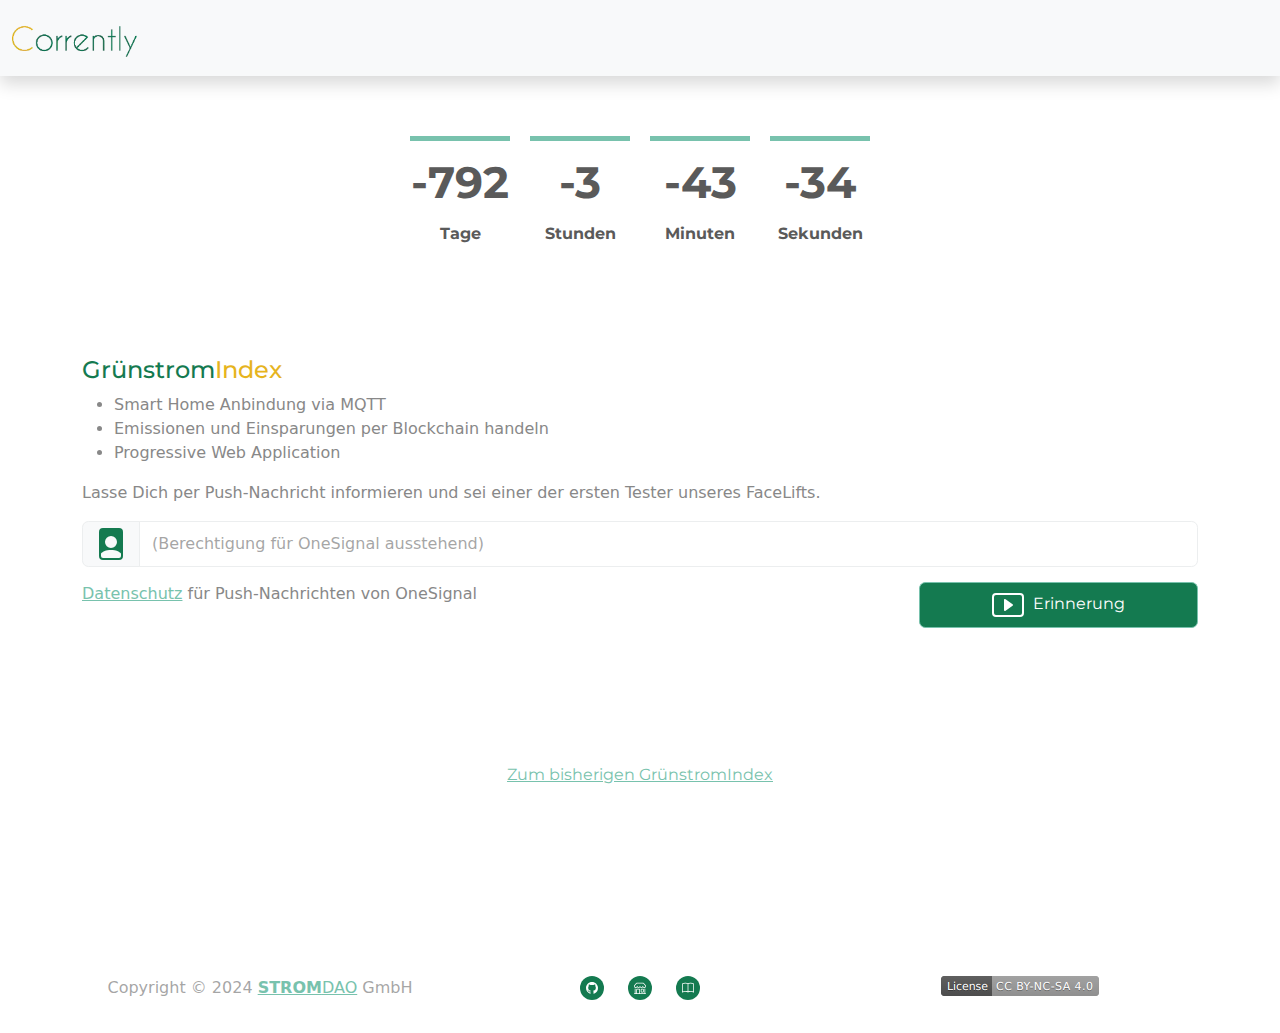
==== commit 8a688aab: "auto" ====
--- a/index.html
+++ b/index.html
@@ -14,7 +14,7 @@
 </script>
 </head><body><nav class="navbar navbar-expand-md sticky-top bg-body-tertiary shadow"><div class="container-fluid"><a class="navbar-brand" data-bs-toggle="tooltip" data-bss-tooltip="" data-bs-placement="bottom" href="https://gruenstromindex.de/" target="_blank" rel="author" title="Corrently GrünstromIndex"><img class="float-start" src="/assets/img/CorrentlyGruenstromIndex.webp"></a><button class="navbar-toggler" data-bs-toggle="collapse"></button></div></nav><div class="d-flex justify-content-center countdown" data-count="2022/12/31" style="margin-top:50px;"><div><h3>%d</h3><h4>Tage</h4></div><div><h3>%h</h3><h4>Stunden</h4></div><div><h3>%m</h3><h4>Minuten</h4></div><div><h3>%s</h3><h4>Sekunden</h4></div></div><div class="container" style="margin-top: 80px;"><form id="pushScheduler"><h4><span style="color: #147a50;">Grünstrom</span><span style="color: #e6b41e;">Index</span></h4><ul><li>Smart Home Anbindung via MQTT</li><li>Emissionen und Einsparungen per Blockchain handeln</li><li>Progressive Web Application&nbsp;</li></ul><p>Lasse Dich per Push-Nachricht informieren und sei einer der ersten Tester unseres FaceLifts.&nbsp;</p><div class="input-group" data-bs-toggle="tooltip" data-bss-tooltip="" title="OneSignal Kennung"><span class="input-group-text"><svg xmlns="http://www.w3.org/2000/svg" width="1em" height="1em" fill="currentColor" viewBox="0 0 16 16" class="bi bi-file-person-fill fs-2" style="color: #147a50;">
   <path d="M12 0H4a2 2 0 0 0-2 2v12a2 2 0 0 0 2 2h8a2 2 0 0 0 2-2V2a2 2 0 0 0-2-2m-1 7a3 3 0 1 1-6 0 3 3 0 0 1 6 0m-3 4c2.623 0 4.146.826 5 1.755V14a1 1 0 0 1-1 1H4a1 1 0 0 1-1-1v-1.245C3.854 11.825 5.377 11 8 11"></path>
-</svg></span><input class="form-control" type="text" id="oneSignalId" readonly="" placeholder="(Berechtigung für OneSignal ausstehend)" required="" minlength="10"></div><div style="margin-top: 15px;"><button class="btn btn-primary float-end col-3" type="submit" style="background: #147a50;"><svg xmlns="http://www.w3.org/2000/svg" width="1em" height="1em" fill="currentColor" viewBox="0 0 16 16" class="bi bi-play-btn fs-2" style="margin-right: 5px;">
+</svg></span><input class="form-control" type="text" id="oneSignalId" readonly="" placeholder="(Berechtigung für OneSignal ausstehend)" required="" minlength="10"></div><div style="margin-top: 15px;"><button class="btn btn-primary float-end col-3" id="showErinnerung" type="submit" style="background: #147a50;"><svg xmlns="http://www.w3.org/2000/svg" width="1em" height="1em" fill="currentColor" viewBox="0 0 16 16" class="bi bi-play-btn fs-2" style="margin-right: 5px;">
   <path d="M6.79 5.093A.5.5 0 0 0 6 5.5v5a.5.5 0 0 0 .79.407l3.5-2.5a.5.5 0 0 0 0-.814l-3.5-2.5z"></path>
   <path d="M0 4a2 2 0 0 1 2-2h12a2 2 0 0 1 2 2v8a2 2 0 0 1-2 2H2a2 2 0 0 1-2-2zm15 0a1 1 0 0 0-1-1H2a1 1 0 0 0-1 1v8a1 1 0 0 0 1 1h12a1 1 0 0 0 1-1z"></path>
 </svg>&nbsp;Erinnerung</button></div></form><p><a href="https://onesignal.com/privacy_policy" target="_blank">Datenschutz</a>&nbsp;für Push-Nachrichten von OneSignal</p></div><div class="text-center" style="margin-top: 150px;"><a class="btn btn-link" role="button" href="/index_org.html">Zum bisherigen GrünstromIndex</a></div><footer class="text-center py-4" style="margin-top: 150px;"><div class="container"><div class="row row-cols-1 row-cols-lg-3"><div class="col"><p class="text-muted my-2" data-bs-toggle="tooltip" data-bss-tooltip="" data-bs-placement="bottom" title="Digital Infrastructure for Tomorrow">Copyright&nbsp;© 2024 <a href="https://stromdao.de/" target="_blank"><strong>STROM</strong></a><a href="https://stromdao.de/" target="_blank">DAO</a> GmbH</p></div><div class="col"><ul class="list-inline my-2"><li class="list-inline-item me-4"><a data-bs-toggle="tooltip" data-bss-tooltip="" data-bs-placement="bottom" href="https://github.com/energychain/" title="Corrently Open Source"><div class="bs-icon-circle bs-icon-primary bs-icon" style="background: #147a50;"><svg xmlns="http://www.w3.org/2000/svg" width="1em" height="1em" fill="currentColor" viewBox="0 0 16 16" class="bi bi-github">
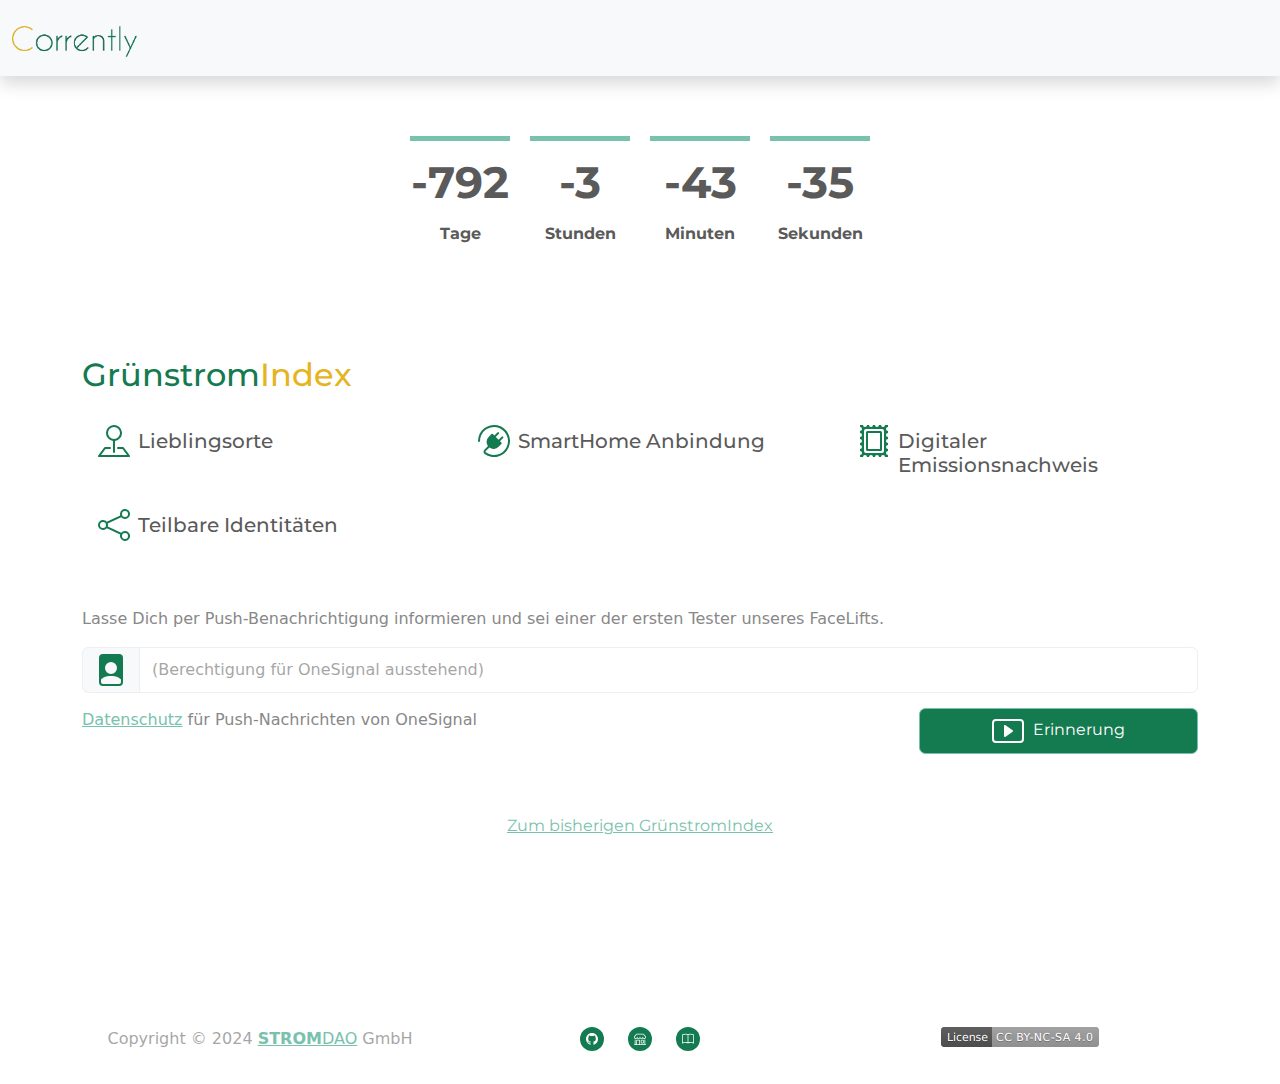
==== commit e75ded23: "auto" ====
--- a/index.html
+++ b/index.html
@@ -12,12 +12,22 @@
     });
   });
 </script>
-</head><body><nav class="navbar navbar-expand-md sticky-top bg-body-tertiary shadow"><div class="container-fluid"><a class="navbar-brand" data-bs-toggle="tooltip" data-bss-tooltip="" data-bs-placement="bottom" href="https://gruenstromindex.de/" target="_blank" rel="author" title="Corrently GrünstromIndex"><img class="float-start" src="/assets/img/CorrentlyGruenstromIndex.webp"></a><button class="navbar-toggler" data-bs-toggle="collapse"></button></div></nav><div class="d-flex justify-content-center countdown" data-count="2022/12/31" style="margin-top:50px;"><div><h3>%d</h3><h4>Tage</h4></div><div><h3>%h</h3><h4>Stunden</h4></div><div><h3>%m</h3><h4>Minuten</h4></div><div><h3>%s</h3><h4>Sekunden</h4></div></div><div class="container" style="margin-top: 80px;"><form id="pushScheduler"><h4><span style="color: #147a50;">Grünstrom</span><span style="color: #e6b41e;">Index</span></h4><ul><li>Smart Home Anbindung via MQTT</li><li>Emissionen und Einsparungen per Blockchain handeln</li><li>Progressive Web Application&nbsp;</li></ul><p>Lasse Dich per Push-Nachricht informieren und sei einer der ersten Tester unseres FaceLifts.&nbsp;</p><div class="input-group" data-bs-toggle="tooltip" data-bss-tooltip="" title="OneSignal Kennung"><span class="input-group-text"><svg xmlns="http://www.w3.org/2000/svg" width="1em" height="1em" fill="currentColor" viewBox="0 0 16 16" class="bi bi-file-person-fill fs-2" style="color: #147a50;">
+</head><body><nav class="navbar navbar-expand-md sticky-top bg-body-tertiary shadow"><div class="container-fluid"><a class="navbar-brand" data-bs-toggle="tooltip" data-bss-tooltip="" data-bs-placement="bottom" href="https://gruenstromindex.de/" target="_blank" rel="author" title="Corrently GrünstromIndex"><img class="float-start" src="/assets/img/CorrentlyGruenstromIndex.webp"></a><button class="navbar-toggler" data-bs-toggle="collapse"></button></div></nav><div class="d-flex justify-content-center countdown" data-count="2022/12/31" style="margin-top:50px;"><div><h3>%d</h3><h4>Tage</h4></div><div><h3>%h</h3><h4>Stunden</h4></div><div><h3>%m</h3><h4>Minuten</h4></div><div><h3>%s</h3><h4>Sekunden</h4></div></div><div class="container" style="margin-top: 80px;"><form id="pushScheduler"><h2><span style="color: #147a50;">Grünstrom</span><span style="color: #e6b41e;">Index</span></h2><div class="row row-cols-1 row-cols-md-2 row-cols-xl-3" style="margin-top: 15px;margin-bottom: 50px;"><div class="col"><div class="d-flex p-3"><div class="bs-icon-sm bs-icon-rounded d-flex flex-shrink-0 justify-content-center align-items-center d-inline-block bs-icon sm"><svg xmlns="http://www.w3.org/2000/svg" width="1em" height="1em" fill="currentColor" viewBox="0 0 16 16" class="bi bi-pin-map fs-2" style="color: #147a50;">
+  <path fill-rule="evenodd" d="M3.1 11.2a.5.5 0 0 1 .4-.2H6a.5.5 0 0 1 0 1H3.75L1.5 15h13l-2.25-3H10a.5.5 0 0 1 0-1h2.5a.5.5 0 0 1 .4.2l3 4a.5.5 0 0 1-.4.8H.5a.5.5 0 0 1-.4-.8z"></path>
+  <path fill-rule="evenodd" d="M8 1a3 3 0 1 0 0 6 3 3 0 0 0 0-6M4 4a4 4 0 1 1 4.5 3.969V13.5a.5.5 0 0 1-1 0V7.97A4 4 0 0 1 4 3.999z"></path>
+</svg></div><div class="px-2"><h5 class="mb-0 mt-1">Lieblingsorte</h5></div></div></div><div class="col"><div class="d-flex p-3"><div class="bs-icon-sm bs-icon-rounded d-flex flex-shrink-0 justify-content-center align-items-center d-inline-block bs-icon sm"><svg xmlns="http://www.w3.org/2000/svg" width="1em" height="1em" fill="currentColor" viewBox="0 0 16 16" class="bi bi-plugin fs-2" style="color: #147a50;">
+  <path fill-rule="evenodd" d="M1 8a7 7 0 1 1 2.898 5.673c-.167-.121-.216-.406-.002-.62l1.8-1.8a3.5 3.5 0 0 0 4.572-.328l1.414-1.415a.5.5 0 0 0 0-.707l-.707-.707 1.559-1.563a.5.5 0 1 0-.708-.706l-1.559 1.562-1.414-1.414 1.56-1.562a.5.5 0 1 0-.707-.706l-1.56 1.56-.707-.706a.5.5 0 0 0-.707 0L5.318 5.975a3.5 3.5 0 0 0-.328 4.571l-1.8 1.8c-.58.58-.62 1.6.121 2.137A8 8 0 1 0 0 8a.5.5 0 0 0 1 0"></path>
+</svg></div><div class="px-2"><h5 class="mb-0 mt-1">SmartHome Anbindung</h5></div></div></div><div class="col"><div class="d-flex p-3"><div class="bs-icon-sm bs-icon-rounded d-flex flex-shrink-0 justify-content-center align-items-center d-inline-block bs-icon sm"><svg xmlns="http://www.w3.org/2000/svg" width="1em" height="1em" fill="currentColor" viewBox="0 0 16 16" class="bi bi-postage fs-2" style="color: #147a50;">
+  <path d="M4.75 3a.75.75 0 0 0-.75.75v8.5c0 .414.336.75.75.75h6.5a.75.75 0 0 0 .75-.75v-8.5a.75.75 0 0 0-.75-.75zM11 12H5V4h6z"></path>
+  <path d="M3.5 1a1 1 0 0 0 1-1h1a1 1 0 0 0 2 0h1a1 1 0 0 0 2 0h1a1 1 0 1 0 2 0H15v1a1 1 0 1 0 0 2v1a1 1 0 1 0 0 2v1a1 1 0 1 0 0 2v1a1 1 0 1 0 0 2v1a1 1 0 1 0 0 2v1h-1.5a1 1 0 1 0-2 0h-1a1 1 0 1 0-2 0h-1a1 1 0 1 0-2 0h-1a1 1 0 1 0-2 0H1v-1a1 1 0 1 0 0-2v-1a1 1 0 1 0 0-2V9a1 1 0 1 0 0-2V6a1 1 0 0 0 0-2V3a1 1 0 0 0 0-2V0h1.5a1 1 0 0 0 1 1M3 3v10a1 1 0 0 0 1 1h8a1 1 0 0 0 1-1V3a1 1 0 0 0-1-1H4a1 1 0 0 0-1 1"></path>
+</svg></div><div class="px-2"><h5 class="mb-0 mt-1">Digitaler Emissionsnachweis</h5></div></div></div><div class="col"><div class="d-flex p-3"><div class="bs-icon-sm bs-icon-rounded d-flex flex-shrink-0 justify-content-center align-items-center d-inline-block bs-icon sm"><svg xmlns="http://www.w3.org/2000/svg" width="1em" height="1em" fill="currentColor" viewBox="0 0 16 16" class="bi bi-share fs-2" style="color: #147a50;">
+  <path d="M13.5 1a1.5 1.5 0 1 0 0 3 1.5 1.5 0 0 0 0-3M11 2.5a2.5 2.5 0 1 1 .603 1.628l-6.718 3.12a2.499 2.499 0 0 1 0 1.504l6.718 3.12a2.5 2.5 0 1 1-.488.876l-6.718-3.12a2.5 2.5 0 1 1 0-3.256l6.718-3.12A2.5 2.5 0 0 1 11 2.5m-8.5 4a1.5 1.5 0 1 0 0 3 1.5 1.5 0 0 0 0-3m11 5.5a1.5 1.5 0 1 0 0 3 1.5 1.5 0 0 0 0-3"></path>
+</svg></div><div class="px-2"><h5 class="mb-0 mt-1">Teilbare Identitäten&nbsp;</h5></div></div></div></div><p>Lasse Dich per Push-Benachrichtigung informieren und sei einer der ersten Tester unseres FaceLifts.&nbsp;</p><div class="input-group" data-bs-toggle="tooltip" data-bss-tooltip="" title="OneSignal Kennung"><span class="input-group-text"><svg xmlns="http://www.w3.org/2000/svg" width="1em" height="1em" fill="currentColor" viewBox="0 0 16 16" class="bi bi-file-person-fill fs-2" style="color: #147a50;">
   <path d="M12 0H4a2 2 0 0 0-2 2v12a2 2 0 0 0 2 2h8a2 2 0 0 0 2-2V2a2 2 0 0 0-2-2m-1 7a3 3 0 1 1-6 0 3 3 0 0 1 6 0m-3 4c2.623 0 4.146.826 5 1.755V14a1 1 0 0 1-1 1H4a1 1 0 0 1-1-1v-1.245C3.854 11.825 5.377 11 8 11"></path>
 </svg></span><input class="form-control" type="text" id="oneSignalId" readonly="" placeholder="(Berechtigung für OneSignal ausstehend)" required="" minlength="10"></div><div style="margin-top: 15px;"><button class="btn btn-primary float-end col-3" id="showErinnerung" type="submit" style="background: #147a50;"><svg xmlns="http://www.w3.org/2000/svg" width="1em" height="1em" fill="currentColor" viewBox="0 0 16 16" class="bi bi-play-btn fs-2" style="margin-right: 5px;">
   <path d="M6.79 5.093A.5.5 0 0 0 6 5.5v5a.5.5 0 0 0 .79.407l3.5-2.5a.5.5 0 0 0 0-.814l-3.5-2.5z"></path>
   <path d="M0 4a2 2 0 0 1 2-2h12a2 2 0 0 1 2 2v8a2 2 0 0 1-2 2H2a2 2 0 0 1-2-2zm15 0a1 1 0 0 0-1-1H2a1 1 0 0 0-1 1v8a1 1 0 0 0 1 1h12a1 1 0 0 0 1-1z"></path>
-</svg>&nbsp;Erinnerung</button></div></form><p><a href="https://onesignal.com/privacy_policy" target="_blank">Datenschutz</a>&nbsp;für Push-Nachrichten von OneSignal</p></div><div class="text-center" style="margin-top: 150px;"><a class="btn btn-link" role="button" href="/index_org.html">Zum bisherigen GrünstromIndex</a></div><footer class="text-center py-4" style="margin-top: 150px;"><div class="container"><div class="row row-cols-1 row-cols-lg-3"><div class="col"><p class="text-muted my-2" data-bs-toggle="tooltip" data-bss-tooltip="" data-bs-placement="bottom" title="Digital Infrastructure for Tomorrow">Copyright&nbsp;© 2024 <a href="https://stromdao.de/" target="_blank"><strong>STROM</strong></a><a href="https://stromdao.de/" target="_blank">DAO</a> GmbH</p></div><div class="col"><ul class="list-inline my-2"><li class="list-inline-item me-4"><a data-bs-toggle="tooltip" data-bss-tooltip="" data-bs-placement="bottom" href="https://github.com/energychain/" title="Corrently Open Source"><div class="bs-icon-circle bs-icon-primary bs-icon" style="background: #147a50;"><svg xmlns="http://www.w3.org/2000/svg" width="1em" height="1em" fill="currentColor" viewBox="0 0 16 16" class="bi bi-github">
+</svg>&nbsp;Erinnerung</button></div></form><p><a href="https://onesignal.com/privacy_policy" target="_blank">Datenschutz</a>&nbsp;für Push-Nachrichten von OneSignal</p></div><div class="text-center" style="margin-top: 75px;"><a class="btn btn-link" role="button" href="/index_org.html">Zum bisherigen GrünstromIndex</a></div><footer class="text-center py-4" style="margin-top: 150px;"><div class="container"><div class="row row-cols-1 row-cols-lg-3"><div class="col"><p class="text-muted my-2" data-bs-toggle="tooltip" data-bss-tooltip="" data-bs-placement="bottom" title="Digital Infrastructure for Tomorrow">Copyright&nbsp;© 2024 <a href="https://stromdao.de/" target="_blank"><strong>STROM</strong></a><a href="https://stromdao.de/" target="_blank">DAO</a> GmbH</p></div><div class="col"><ul class="list-inline my-2"><li class="list-inline-item me-4"><a data-bs-toggle="tooltip" data-bss-tooltip="" data-bs-placement="bottom" href="https://github.com/energychain/" title="Corrently Open Source"><div class="bs-icon-circle bs-icon-primary bs-icon" style="background: #147a50;"><svg xmlns="http://www.w3.org/2000/svg" width="1em" height="1em" fill="currentColor" viewBox="0 0 16 16" class="bi bi-github">
   <path d="M8 0C3.58 0 0 3.58 0 8c0 3.54 2.29 6.53 5.47 7.59.4.07.55-.17.55-.38 0-.19-.01-.82-.01-1.49-2.01.37-2.53-.49-2.69-.94-.09-.23-.48-.94-.82-1.13-.28-.15-.68-.52-.01-.53.63-.01 1.08.58 1.23.82.72 1.21 1.87.87 2.33.66.07-.52.28-.87.51-1.07-1.78-.2-3.64-.89-3.64-3.95 0-.87.31-1.59.82-2.15-.08-.2-.36-1.02.08-2.12 0 0 .67-.21 2.2.82.64-.18 1.32-.27 2-.27.68 0 1.36.09 2 .27 1.53-1.04 2.2-.82 2.2-.82.44 1.1.16 1.92.08 2.12.51.56.82 1.27.82 2.15 0 3.07-1.87 3.75-3.65 3.95.29.25.54.73.54 1.48 0 1.07-.01 1.93-.01 2.2 0 .21.15.46.55.38A8.012 8.012 0 0 0 16 8c0-4.42-3.58-8-8-8"></path>
 </svg></div></a></li><li class="list-inline-item me-4"><a data-bs-toggle="tooltip" data-bss-tooltip="" data-bs-placement="bottom" href="https://corrently.energy/" target="_blank" title="Corrently - Photovoltaik Shop"><div class="bs-icon-circle bs-icon-primary bs-icon" style="background: #147a50;"><svg xmlns="http://www.w3.org/2000/svg" width="1em" height="1em" fill="currentColor" viewBox="0 0 16 16" class="bi bi-shop">
   <path d="M2.97 1.35A1 1 0 0 1 3.73 1h8.54a1 1 0 0 1 .76.35l2.609 3.044A1.5 1.5 0 0 1 16 5.37v.255a2.375 2.375 0 0 1-4.25 1.458A2.371 2.371 0 0 1 9.875 8 2.37 2.37 0 0 1 8 7.083 2.37 2.37 0 0 1 6.125 8a2.37 2.37 0 0 1-1.875-.917A2.375 2.375 0 0 1 0 5.625V5.37a1.5 1.5 0 0 1 .361-.976l2.61-3.045zm1.78 4.275a1.375 1.375 0 0 0 2.75 0 .5.5 0 0 1 1 0 1.375 1.375 0 0 0 2.75 0 .5.5 0 0 1 1 0 1.375 1.375 0 1 0 2.75 0V5.37a.5.5 0 0 0-.12-.325L12.27 2H3.73L1.12 5.045A.5.5 0 0 0 1 5.37v.255a1.375 1.375 0 0 0 2.75 0 .5.5 0 0 1 1 0M1.5 8.5A.5.5 0 0 1 2 9v6h1v-5a1 1 0 0 1 1-1h3a1 1 0 0 1 1 1v5h6V9a.5.5 0 0 1 1 0v6h.5a.5.5 0 0 1 0 1H.5a.5.5 0 0 1 0-1H1V9a.5.5 0 0 1 .5-.5M4 15h3v-5H4zm5-5a1 1 0 0 1 1-1h2a1 1 0 0 1 1 1v3a1 1 0 0 1-1 1h-2a1 1 0 0 1-1-1zm3 0h-2v3h2z"></path>
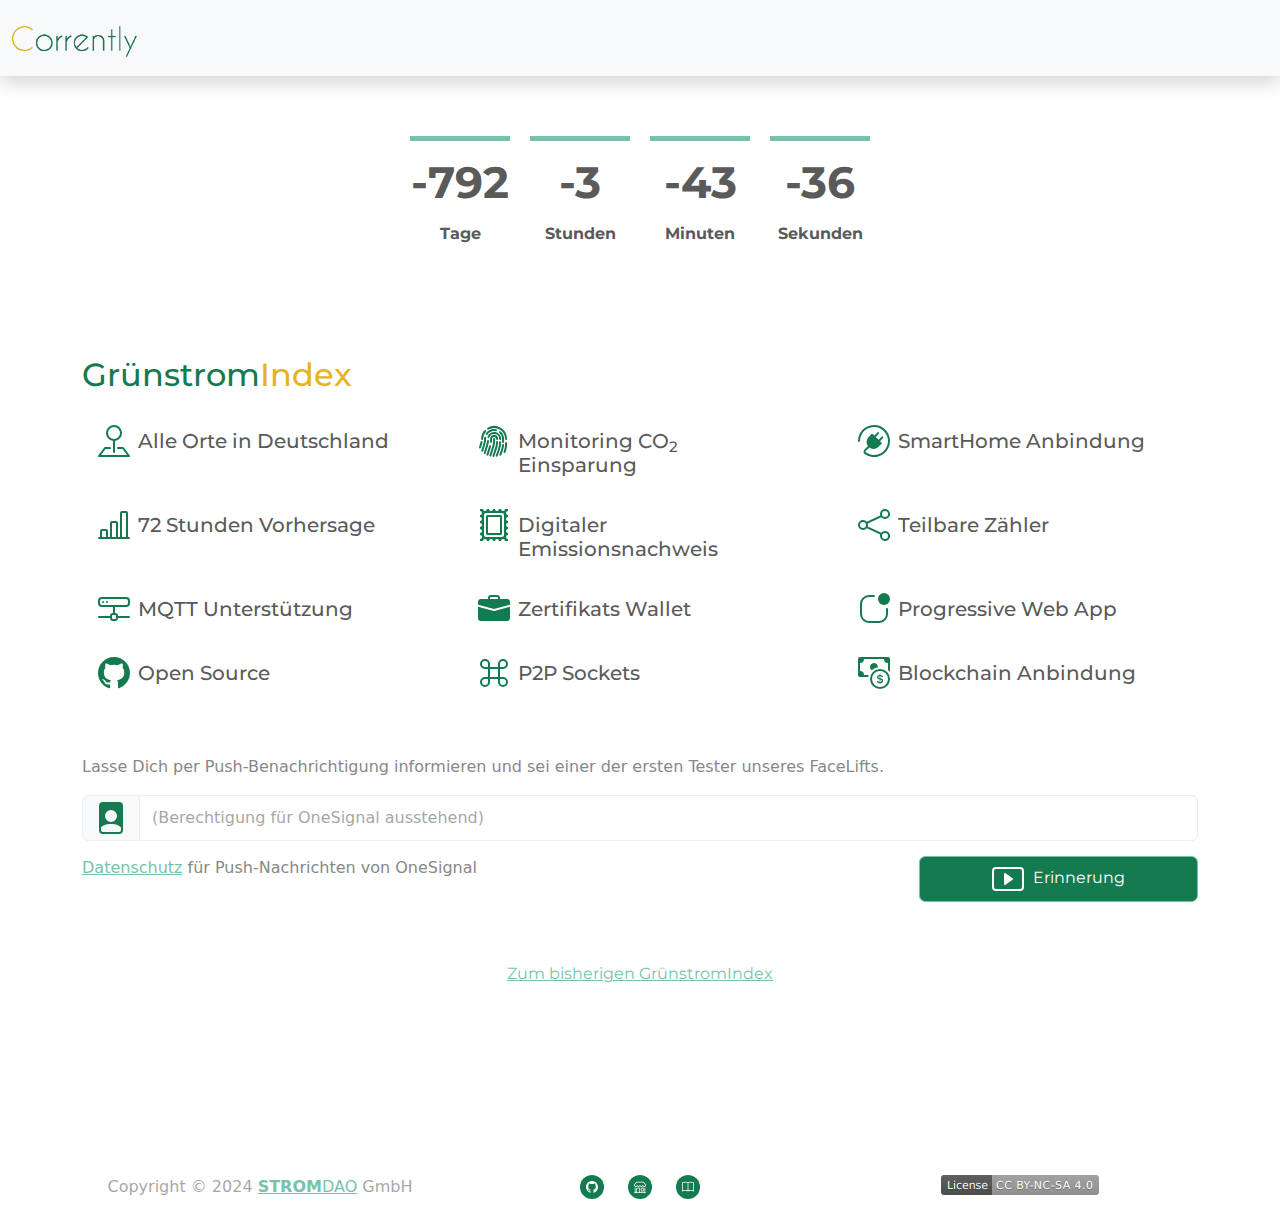
==== commit 444354bc: "auto" ====
--- a/index.html
+++ b/index.html
@@ -15,14 +15,40 @@
 </head><body><nav class="navbar navbar-expand-md sticky-top bg-body-tertiary shadow"><div class="container-fluid"><a class="navbar-brand" data-bs-toggle="tooltip" data-bss-tooltip="" data-bs-placement="bottom" href="https://gruenstromindex.de/" target="_blank" rel="author" title="Corrently GrünstromIndex"><img class="float-start" src="/assets/img/CorrentlyGruenstromIndex.webp"></a><button class="navbar-toggler" data-bs-toggle="collapse"></button></div></nav><div class="d-flex justify-content-center countdown" data-count="2022/12/31" style="margin-top:50px;"><div><h3>%d</h3><h4>Tage</h4></div><div><h3>%h</h3><h4>Stunden</h4></div><div><h3>%m</h3><h4>Minuten</h4></div><div><h3>%s</h3><h4>Sekunden</h4></div></div><div class="container" style="margin-top: 80px;"><form id="pushScheduler"><h2><span style="color: #147a50;">Grünstrom</span><span style="color: #e6b41e;">Index</span></h2><div class="row row-cols-1 row-cols-md-2 row-cols-xl-3" style="margin-top: 15px;margin-bottom: 50px;"><div class="col"><div class="d-flex p-3"><div class="bs-icon-sm bs-icon-rounded d-flex flex-shrink-0 justify-content-center align-items-center d-inline-block bs-icon sm"><svg xmlns="http://www.w3.org/2000/svg" width="1em" height="1em" fill="currentColor" viewBox="0 0 16 16" class="bi bi-pin-map fs-2" style="color: #147a50;">
   <path fill-rule="evenodd" d="M3.1 11.2a.5.5 0 0 1 .4-.2H6a.5.5 0 0 1 0 1H3.75L1.5 15h13l-2.25-3H10a.5.5 0 0 1 0-1h2.5a.5.5 0 0 1 .4.2l3 4a.5.5 0 0 1-.4.8H.5a.5.5 0 0 1-.4-.8z"></path>
   <path fill-rule="evenodd" d="M8 1a3 3 0 1 0 0 6 3 3 0 0 0 0-6M4 4a4 4 0 1 1 4.5 3.969V13.5a.5.5 0 0 1-1 0V7.97A4 4 0 0 1 4 3.999z"></path>
-</svg></div><div class="px-2"><h5 class="mb-0 mt-1">Lieblingsorte</h5></div></div></div><div class="col"><div class="d-flex p-3"><div class="bs-icon-sm bs-icon-rounded d-flex flex-shrink-0 justify-content-center align-items-center d-inline-block bs-icon sm"><svg xmlns="http://www.w3.org/2000/svg" width="1em" height="1em" fill="currentColor" viewBox="0 0 16 16" class="bi bi-plugin fs-2" style="color: #147a50;">
+</svg></div><div class="px-2"><h5 class="mb-0 mt-1">Alle Orte in Deutschland</h5></div></div></div><div class="col"><div class="d-flex p-3"><div class="bs-icon-sm bs-icon-rounded d-flex flex-shrink-0 justify-content-center align-items-center d-inline-block bs-icon sm"><svg xmlns="http://www.w3.org/2000/svg" width="1em" height="1em" fill="currentColor" viewBox="0 0 16 16" class="bi bi-fingerprint fs-2" style="color: #147a50;">
+  <path d="M8.06 6.5a.5.5 0 0 1 .5.5v.776a11.5 11.5 0 0 1-.552 3.519l-1.331 4.14a.5.5 0 0 1-.952-.305l1.33-4.141a10.5 10.5 0 0 0 .504-3.213V7a.5.5 0 0 1 .5-.5Z"></path>
+  <path d="M6.06 7a2 2 0 1 1 4 0 .5.5 0 1 1-1 0 1 1 0 1 0-2 0v.332c0 .409-.022.816-.066 1.221A.5.5 0 0 1 6 8.447c.04-.37.06-.742.06-1.115zm3.509 1a.5.5 0 0 1 .487.513 11.5 11.5 0 0 1-.587 3.339l-1.266 3.8a.5.5 0 0 1-.949-.317l1.267-3.8a10.5 10.5 0 0 0 .535-3.048A.5.5 0 0 1 9.569 8Zm-3.356 2.115a.5.5 0 0 1 .33.626L5.24 14.939a.5.5 0 1 1-.955-.296l1.303-4.199a.5.5 0 0 1 .625-.329Z"></path>
+  <path d="M4.759 5.833A3.501 3.501 0 0 1 11.559 7a.5.5 0 0 1-1 0 2.5 2.5 0 0 0-4.857-.833.5.5 0 1 1-.943-.334Zm.3 1.67a.5.5 0 0 1 .449.546 10.72 10.72 0 0 1-.4 2.031l-1.222 4.072a.5.5 0 1 1-.958-.287L4.15 9.793a9.72 9.72 0 0 0 .363-1.842.5.5 0 0 1 .546-.449Zm6 .647a.5.5 0 0 1 .5.5c0 1.28-.213 2.552-.632 3.762l-1.09 3.145a.5.5 0 0 1-.944-.327l1.089-3.145c.382-1.105.578-2.266.578-3.435a.5.5 0 0 1 .5-.5Z"></path>
+  <path d="M3.902 4.222a4.996 4.996 0 0 1 5.202-2.113.5.5 0 0 1-.208.979 3.996 3.996 0 0 0-4.163 1.69.5.5 0 0 1-.831-.556Zm6.72-.955a.5.5 0 0 1 .705-.052A4.99 4.99 0 0 1 13.059 7v1.5a.5.5 0 1 1-1 0V7a3.99 3.99 0 0 0-1.386-3.028.5.5 0 0 1-.051-.705ZM3.68 5.842a.5.5 0 0 1 .422.568c-.029.192-.044.39-.044.59 0 .71-.1 1.417-.298 2.1l-1.14 3.923a.5.5 0 1 1-.96-.279L2.8 8.821A6.531 6.531 0 0 0 3.058 7c0-.25.019-.496.054-.736a.5.5 0 0 1 .568-.422Zm8.882 3.66a.5.5 0 0 1 .456.54c-.084 1-.298 1.986-.64 2.934l-.744 2.068a.5.5 0 0 1-.941-.338l.745-2.07a10.51 10.51 0 0 0 .584-2.678.5.5 0 0 1 .54-.456Z"></path>
+  <path d="M4.81 1.37A6.5 6.5 0 0 1 14.56 7a.5.5 0 1 1-1 0 5.5 5.5 0 0 0-8.25-4.765.5.5 0 0 1-.5-.865Zm-.89 1.257a.5.5 0 0 1 .04.706A5.478 5.478 0 0 0 2.56 7a.5.5 0 0 1-1 0c0-1.664.626-3.184 1.655-4.333a.5.5 0 0 1 .706-.04ZM1.915 8.02a.5.5 0 0 1 .346.616l-.779 2.767a.5.5 0 1 1-.962-.27l.778-2.767a.5.5 0 0 1 .617-.346Zm12.15.481a.5.5 0 0 1 .49.51c-.03 1.499-.161 3.025-.727 4.533l-.07.187a.5.5 0 0 1-.936-.351l.07-.187c.506-1.35.634-2.74.663-4.202a.5.5 0 0 1 .51-.49"></path>
+</svg></div><div class="px-2"><h5 class="mb-0 mt-1">Monitoring CO<sub>2</sub> Einsparung</h5></div></div></div><div class="col"><div class="d-flex p-3"><div class="bs-icon-sm bs-icon-rounded d-flex flex-shrink-0 justify-content-center align-items-center d-inline-block bs-icon sm"><svg xmlns="http://www.w3.org/2000/svg" width="1em" height="1em" fill="currentColor" viewBox="0 0 16 16" class="bi bi-plugin fs-2" style="color: #147a50;">
   <path fill-rule="evenodd" d="M1 8a7 7 0 1 1 2.898 5.673c-.167-.121-.216-.406-.002-.62l1.8-1.8a3.5 3.5 0 0 0 4.572-.328l1.414-1.415a.5.5 0 0 0 0-.707l-.707-.707 1.559-1.563a.5.5 0 1 0-.708-.706l-1.559 1.562-1.414-1.414 1.56-1.562a.5.5 0 1 0-.707-.706l-1.56 1.56-.707-.706a.5.5 0 0 0-.707 0L5.318 5.975a3.5 3.5 0 0 0-.328 4.571l-1.8 1.8c-.58.58-.62 1.6.121 2.137A8 8 0 1 0 0 8a.5.5 0 0 0 1 0"></path>
-</svg></div><div class="px-2"><h5 class="mb-0 mt-1">SmartHome Anbindung</h5></div></div></div><div class="col"><div class="d-flex p-3"><div class="bs-icon-sm bs-icon-rounded d-flex flex-shrink-0 justify-content-center align-items-center d-inline-block bs-icon sm"><svg xmlns="http://www.w3.org/2000/svg" width="1em" height="1em" fill="currentColor" viewBox="0 0 16 16" class="bi bi-postage fs-2" style="color: #147a50;">
+</svg></div><div class="px-2"><h5 class="mb-0 mt-1">SmartHome Anbindung</h5></div></div></div><div class="col"><div class="d-flex p-3"><div class="bs-icon-sm bs-icon-rounded d-flex flex-shrink-0 justify-content-center align-items-center d-inline-block bs-icon sm"><svg xmlns="http://www.w3.org/2000/svg" width="1em" height="1em" fill="currentColor" viewBox="0 0 16 16" class="bi bi-bar-chart-line fs-2" style="color: #147a50;">
+  <path d="M11 2a1 1 0 0 1 1-1h2a1 1 0 0 1 1 1v12h.5a.5.5 0 0 1 0 1H.5a.5.5 0 0 1 0-1H1v-3a1 1 0 0 1 1-1h2a1 1 0 0 1 1 1v3h1V7a1 1 0 0 1 1-1h2a1 1 0 0 1 1 1v7h1zm1 12h2V2h-2zm-3 0V7H7v7zm-5 0v-3H2v3z"></path>
+</svg></div><div class="px-2"><h5 class="mb-0 mt-1">72 Stunden Vorhersage</h5></div></div></div><div class="col"><div class="d-flex p-3"><div class="bs-icon-sm bs-icon-rounded d-flex flex-shrink-0 justify-content-center align-items-center d-inline-block bs-icon sm"><svg xmlns="http://www.w3.org/2000/svg" width="1em" height="1em" fill="currentColor" viewBox="0 0 16 16" class="bi bi-postage fs-2" style="color: #147a50;">
   <path d="M4.75 3a.75.75 0 0 0-.75.75v8.5c0 .414.336.75.75.75h6.5a.75.75 0 0 0 .75-.75v-8.5a.75.75 0 0 0-.75-.75zM11 12H5V4h6z"></path>
   <path d="M3.5 1a1 1 0 0 0 1-1h1a1 1 0 0 0 2 0h1a1 1 0 0 0 2 0h1a1 1 0 1 0 2 0H15v1a1 1 0 1 0 0 2v1a1 1 0 1 0 0 2v1a1 1 0 1 0 0 2v1a1 1 0 1 0 0 2v1a1 1 0 1 0 0 2v1h-1.5a1 1 0 1 0-2 0h-1a1 1 0 1 0-2 0h-1a1 1 0 1 0-2 0h-1a1 1 0 1 0-2 0H1v-1a1 1 0 1 0 0-2v-1a1 1 0 1 0 0-2V9a1 1 0 1 0 0-2V6a1 1 0 0 0 0-2V3a1 1 0 0 0 0-2V0h1.5a1 1 0 0 0 1 1M3 3v10a1 1 0 0 0 1 1h8a1 1 0 0 0 1-1V3a1 1 0 0 0-1-1H4a1 1 0 0 0-1 1"></path>
 </svg></div><div class="px-2"><h5 class="mb-0 mt-1">Digitaler Emissionsnachweis</h5></div></div></div><div class="col"><div class="d-flex p-3"><div class="bs-icon-sm bs-icon-rounded d-flex flex-shrink-0 justify-content-center align-items-center d-inline-block bs-icon sm"><svg xmlns="http://www.w3.org/2000/svg" width="1em" height="1em" fill="currentColor" viewBox="0 0 16 16" class="bi bi-share fs-2" style="color: #147a50;">
   <path d="M13.5 1a1.5 1.5 0 1 0 0 3 1.5 1.5 0 0 0 0-3M11 2.5a2.5 2.5 0 1 1 .603 1.628l-6.718 3.12a2.499 2.499 0 0 1 0 1.504l6.718 3.12a2.5 2.5 0 1 1-.488.876l-6.718-3.12a2.5 2.5 0 1 1 0-3.256l6.718-3.12A2.5 2.5 0 0 1 11 2.5m-8.5 4a1.5 1.5 0 1 0 0 3 1.5 1.5 0 0 0 0-3m11 5.5a1.5 1.5 0 1 0 0 3 1.5 1.5 0 0 0 0-3"></path>
-</svg></div><div class="px-2"><h5 class="mb-0 mt-1">Teilbare Identitäten&nbsp;</h5></div></div></div></div><p>Lasse Dich per Push-Benachrichtigung informieren und sei einer der ersten Tester unseres FaceLifts.&nbsp;</p><div class="input-group" data-bs-toggle="tooltip" data-bss-tooltip="" title="OneSignal Kennung"><span class="input-group-text"><svg xmlns="http://www.w3.org/2000/svg" width="1em" height="1em" fill="currentColor" viewBox="0 0 16 16" class="bi bi-file-person-fill fs-2" style="color: #147a50;">
+</svg></div><div class="px-2"><h5 class="mb-0 mt-1">Teilbare Zähler&nbsp;</h5></div></div></div><div class="col"><div class="d-flex p-3"><div class="bs-icon-sm bs-icon-rounded d-flex flex-shrink-0 justify-content-center align-items-center d-inline-block bs-icon sm"><svg xmlns="http://www.w3.org/2000/svg" width="1em" height="1em" fill="currentColor" viewBox="0 0 16 16" class="bi bi-hdd-network fs-2" style="color: #147a50;">
+  <path d="M4.5 5a.5.5 0 1 0 0-1 .5.5 0 0 0 0 1M3 4.5a.5.5 0 1 1-1 0 .5.5 0 0 1 1 0"></path>
+  <path d="M0 4a2 2 0 0 1 2-2h12a2 2 0 0 1 2 2v1a2 2 0 0 1-2 2H8.5v3a1.5 1.5 0 0 1 1.5 1.5h5.5a.5.5 0 0 1 0 1H10A1.5 1.5 0 0 1 8.5 14h-1A1.5 1.5 0 0 1 6 12.5H.5a.5.5 0 0 1 0-1H6A1.5 1.5 0 0 1 7.5 10V7H2a2 2 0 0 1-2-2zm1 0v1a1 1 0 0 0 1 1h12a1 1 0 0 0 1-1V4a1 1 0 0 0-1-1H2a1 1 0 0 0-1 1m6 7.5v1a.5.5 0 0 0 .5.5h1a.5.5 0 0 0 .5-.5v-1a.5.5 0 0 0-.5-.5h-1a.5.5 0 0 0-.5.5"></path>
+</svg></div><div class="px-2"><h5 class="mb-0 mt-1">MQTT Unterstützung</h5></div></div></div><div class="col"><div class="d-flex p-3"><div class="bs-icon-sm bs-icon-rounded d-flex flex-shrink-0 justify-content-center align-items-center d-inline-block bs-icon sm"><svg xmlns="http://www.w3.org/2000/svg" width="1em" height="1em" fill="currentColor" viewBox="0 0 16 16" class="bi bi-briefcase-fill fs-2" style="color: #147a50;">
+  <path d="M6.5 1A1.5 1.5 0 0 0 5 2.5V3H1.5A1.5 1.5 0 0 0 0 4.5v1.384l7.614 2.03a1.5 1.5 0 0 0 .772 0L16 5.884V4.5A1.5 1.5 0 0 0 14.5 3H11v-.5A1.5 1.5 0 0 0 9.5 1zm0 1h3a.5.5 0 0 1 .5.5V3H6v-.5a.5.5 0 0 1 .5-.5"></path>
+  <path d="M0 12.5A1.5 1.5 0 0 0 1.5 14h13a1.5 1.5 0 0 0 1.5-1.5V6.85L8.129 8.947a.5.5 0 0 1-.258 0L0 6.85z"></path>
+</svg></div><div class="px-2"><h5 class="mb-0 mt-1">Zertifikats Wallet</h5></div></div></div><div class="col"><div class="d-flex p-3"><div class="bs-icon-sm bs-icon-rounded d-flex flex-shrink-0 justify-content-center align-items-center d-inline-block bs-icon sm"><svg xmlns="http://www.w3.org/2000/svg" width="1em" height="1em" fill="currentColor" viewBox="0 0 16 16" class="bi bi-app-indicator fs-2" style="color: #147a50;">
+  <path d="M5.5 2A3.5 3.5 0 0 0 2 5.5v5A3.5 3.5 0 0 0 5.5 14h5a3.5 3.5 0 0 0 3.5-3.5V8a.5.5 0 0 1 1 0v2.5a4.5 4.5 0 0 1-4.5 4.5h-5A4.5 4.5 0 0 1 1 10.5v-5A4.5 4.5 0 0 1 5.5 1H8a.5.5 0 0 1 0 1z"></path>
+  <path d="M16 3a3 3 0 1 1-6 0 3 3 0 0 1 6 0"></path>
+</svg></div><div class="px-2"><h5 class="mb-0 mt-1">Progressive Web App</h5></div></div></div><div class="col"><div class="d-flex p-3"><div class="bs-icon-sm bs-icon-rounded d-flex flex-shrink-0 justify-content-center align-items-center d-inline-block bs-icon sm"><svg xmlns="http://www.w3.org/2000/svg" width="1em" height="1em" fill="currentColor" viewBox="0 0 16 16" class="bi bi-github fs-2" style="color: #147a50;">
+  <path d="M8 0C3.58 0 0 3.58 0 8c0 3.54 2.29 6.53 5.47 7.59.4.07.55-.17.55-.38 0-.19-.01-.82-.01-1.49-2.01.37-2.53-.49-2.69-.94-.09-.23-.48-.94-.82-1.13-.28-.15-.68-.52-.01-.53.63-.01 1.08.58 1.23.82.72 1.21 1.87.87 2.33.66.07-.52.28-.87.51-1.07-1.78-.2-3.64-.89-3.64-3.95 0-.87.31-1.59.82-2.15-.08-.2-.36-1.02.08-2.12 0 0 .67-.21 2.2.82.64-.18 1.32-.27 2-.27.68 0 1.36.09 2 .27 1.53-1.04 2.2-.82 2.2-.82.44 1.1.16 1.92.08 2.12.51.56.82 1.27.82 2.15 0 3.07-1.87 3.75-3.65 3.95.29.25.54.73.54 1.48 0 1.07-.01 1.93-.01 2.2 0 .21.15.46.55.38A8.012 8.012 0 0 0 16 8c0-4.42-3.58-8-8-8"></path>
+</svg></div><div class="px-2"><h5 class="mb-0 mt-1">Open Source</h5></div></div></div><div class="col"><div class="d-flex p-3"><div class="bs-icon-sm bs-icon-rounded d-flex flex-shrink-0 justify-content-center align-items-center d-inline-block bs-icon sm"><svg xmlns="http://www.w3.org/2000/svg" width="1em" height="1em" fill="currentColor" viewBox="0 0 16 16" class="bi bi-command fs-2" style="color: #147a50;">
+  <path d="M3.5 2A1.5 1.5 0 0 1 5 3.5V5H3.5a1.5 1.5 0 1 1 0-3M6 5V3.5A2.5 2.5 0 1 0 3.5 6H5v4H3.5A2.5 2.5 0 1 0 6 12.5V11h4v1.5a2.5 2.5 0 1 0 2.5-2.5H11V6h1.5A2.5 2.5 0 1 0 10 3.5V5zm4 1v4H6V6zm1-1V3.5A1.5 1.5 0 1 1 12.5 5zm0 6h1.5a1.5 1.5 0 1 1-1.5 1.5zm-6 0v1.5A1.5 1.5 0 1 1 3.5 11z"></path>
+</svg></div><div class="px-2"><h5 class="mb-0 mt-1">P2P Sockets</h5></div></div></div><div class="col"><div class="d-flex p-3"><div class="bs-icon-sm bs-icon-rounded d-flex flex-shrink-0 justify-content-center align-items-center d-inline-block bs-icon sm"><svg xmlns="http://www.w3.org/2000/svg" width="1em" height="1em" fill="currentColor" viewBox="0 0 16 16" class="bi bi-cash-coin fs-2" style="color: #147a50;">
+  <path fill-rule="evenodd" d="M11 15a4 4 0 1 0 0-8 4 4 0 0 0 0 8m5-4a5 5 0 1 1-10 0 5 5 0 0 1 10 0"></path>
+  <path d="M9.438 11.944c.047.596.518 1.06 1.363 1.116v.44h.375v-.443c.875-.061 1.386-.529 1.386-1.207 0-.618-.39-.936-1.09-1.1l-.296-.07v-1.2c.376.043.614.248.671.532h.658c-.047-.575-.54-1.024-1.329-1.073V8.5h-.375v.45c-.747.073-1.255.522-1.255 1.158 0 .562.378.92 1.007 1.066l.248.061v1.272c-.384-.058-.639-.27-.696-.563h-.668zm1.36-1.354c-.369-.085-.569-.26-.569-.522 0-.294.216-.514.572-.578v1.1h-.003zm.432.746c.449.104.655.272.655.569 0 .339-.257.571-.709.614v-1.195l.054.012z"></path>
+  <path d="M1 0a1 1 0 0 0-1 1v8a1 1 0 0 0 1 1h4.083c.058-.344.145-.678.258-1H3a2 2 0 0 0-2-2V3a2 2 0 0 0 2-2h10a2 2 0 0 0 2 2v3.528c.38.34.717.728 1 1.154V1a1 1 0 0 0-1-1z"></path>
+  <path d="M9.998 5.083 10 5a2 2 0 1 0-3.132 1.65 5.982 5.982 0 0 1 3.13-1.567z"></path>
+</svg></div><div class="px-2"><h5 class="mb-0 mt-1">Blockchain Anbindung</h5></div></div></div></div><p>Lasse Dich per Push-Benachrichtigung informieren und sei einer der ersten Tester unseres FaceLifts.&nbsp;</p><div class="input-group" data-bs-toggle="tooltip" data-bss-tooltip="" title="OneSignal Kennung"><span class="input-group-text"><svg xmlns="http://www.w3.org/2000/svg" width="1em" height="1em" fill="currentColor" viewBox="0 0 16 16" class="bi bi-file-person-fill fs-2" style="color: #147a50;">
   <path d="M12 0H4a2 2 0 0 0-2 2v12a2 2 0 0 0 2 2h8a2 2 0 0 0 2-2V2a2 2 0 0 0-2-2m-1 7a3 3 0 1 1-6 0 3 3 0 0 1 6 0m-3 4c2.623 0 4.146.826 5 1.755V14a1 1 0 0 1-1 1H4a1 1 0 0 1-1-1v-1.245C3.854 11.825 5.377 11 8 11"></path>
 </svg></span><input class="form-control" type="text" id="oneSignalId" readonly="" placeholder="(Berechtigung für OneSignal ausstehend)" required="" minlength="10"></div><div style="margin-top: 15px;"><button class="btn btn-primary float-end col-3" id="showErinnerung" type="submit" style="background: #147a50;"><svg xmlns="http://www.w3.org/2000/svg" width="1em" height="1em" fill="currentColor" viewBox="0 0 16 16" class="bi bi-play-btn fs-2" style="margin-right: 5px;">
   <path d="M6.79 5.093A.5.5 0 0 0 6 5.5v5a.5.5 0 0 0 .79.407l3.5-2.5a.5.5 0 0 0 0-.814l-3.5-2.5z"></path>
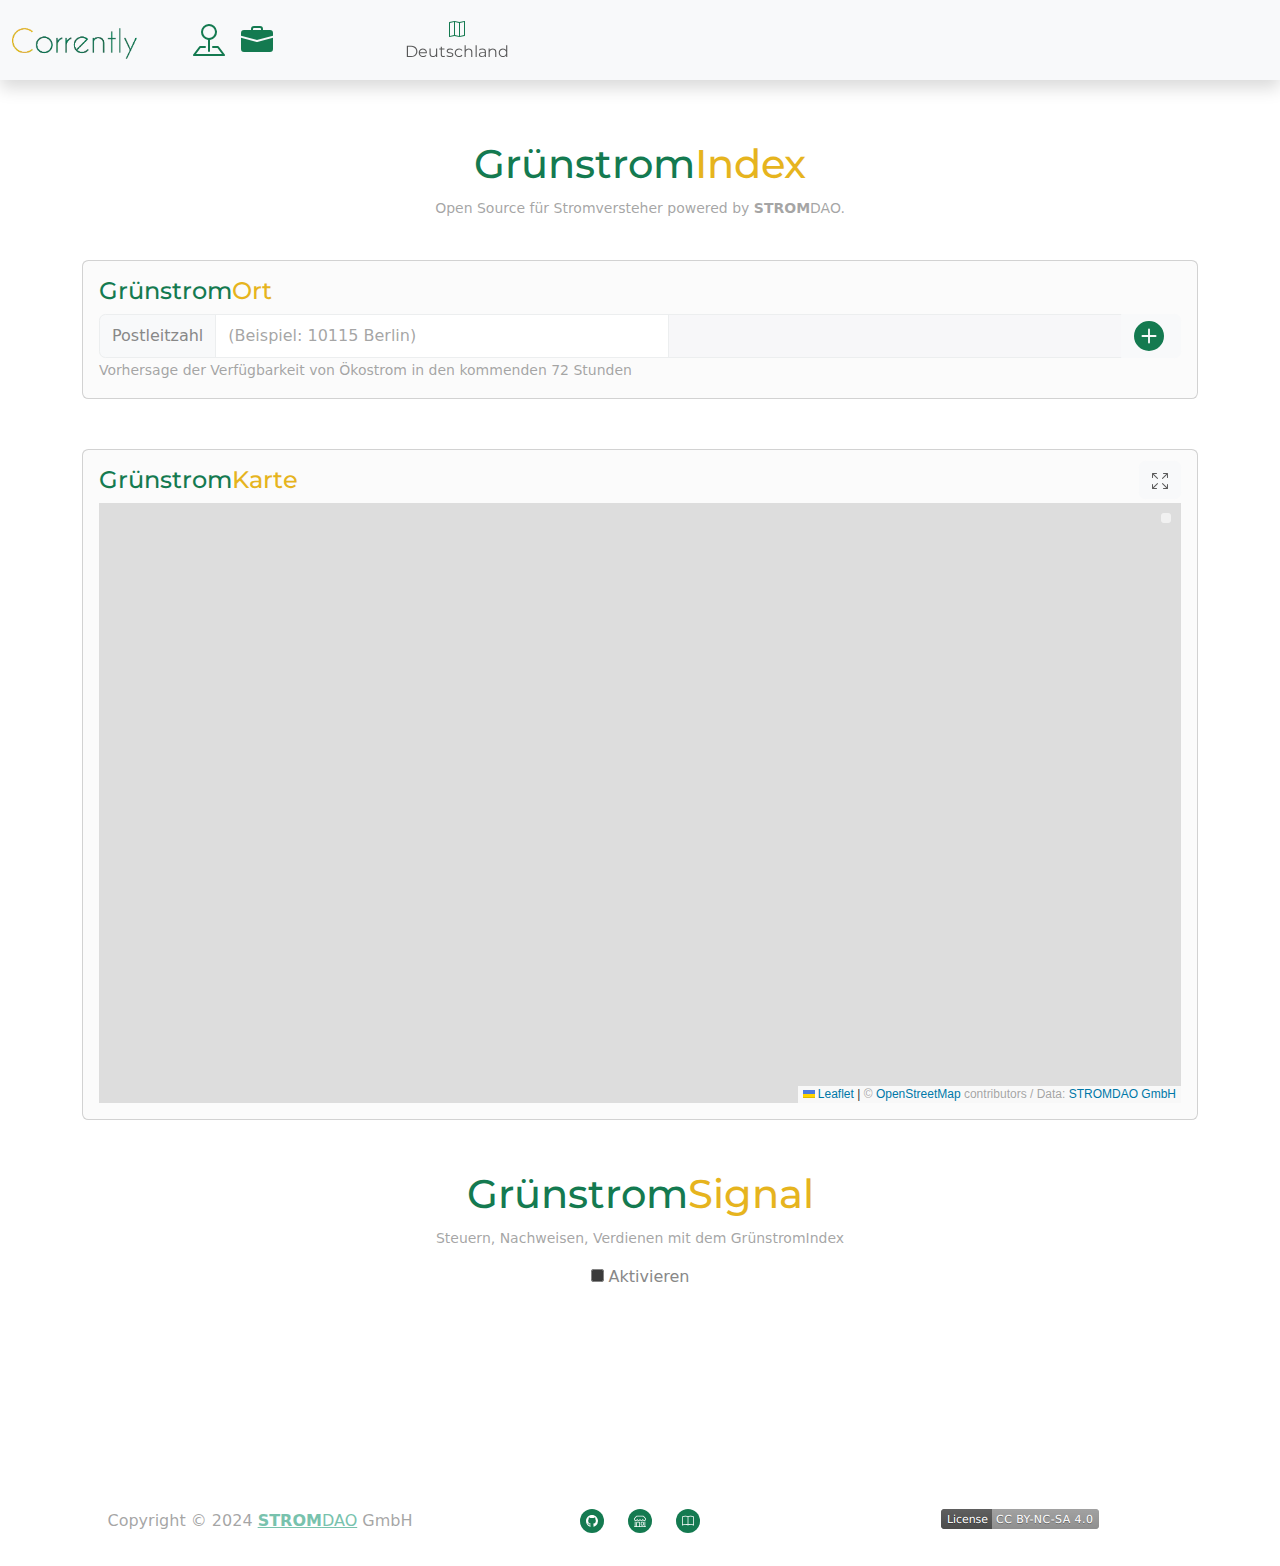
==== commit 8e221aec: "auto" ====
--- a/index.html
+++ b/index.html
@@ -1,62 +1,6 @@
 <!DOCTYPE html><html data-bs-theme="light" lang="de"><head><meta charset="utf-8"><meta name="viewport" content="width=device-width, initial-scale=1.0, shrink-to-fit=no"><title>GrünstromIndex für Deutschland</title><meta name="theme-color" content="#4d9604"><meta name="twitter:description" content="Durch die Nutzung des GrünstromIndex können Sie Ihren Stromverbrauch gezielt auf Zeiten mit hohem Ökostromanteil legen. So tragen Sie aktiv zur Reduzierung von CO2-Emissionen bei und unterstützen den Ausbau der erneuerbaren Energien."><meta name="twitter:card" content="summary"><meta property="og:image" content="https://gruenstromindex.de/assets/img/corrently_transparent.png"><meta name="description" content="Der GrünstromIndex ist ein innovatives Tool, mit dem Sie sehen können, wann in Ihrer Region besonders viel Strom aus erneuerbaren Energiequellen erzeugt wird. So können Sie Ihren Stromverbrauch ganz einfach auf diese Zeiten verlegen und damit aktiv zur Energiewende beitragen."><meta property="og:type" content="website"><meta name="twitter:image" content="https://gruenstromindex.de/assets/img/corrently_transparent.png"><meta name="twitter:title" content="Corrently GrünstromIndex für Deutschland">
-			<script type="application/ld+json">{"@context":"http://schema.org","@type":"WebSite","name":"GrünstromIndex","url":"https://gruenstromindex.de/"}</script><link rel="icon" type="image/png" sizes="16x16" href="/assets/img/favicon-16x16.png"><link rel="icon" type="image/png" sizes="16x16" href="/assets/img/favicon-16x16.png" media="(prefers-color-scheme: dark)"><link rel="icon" type="image/png" sizes="32x32" href="/assets/img/favicon-32x32.png"><link rel="icon" type="image/png" sizes="32x32" href="/assets/img/favicon-32x32.png" media="(prefers-color-scheme: dark)"><link rel="icon" type="image/png" sizes="196x196" href="/assets/img/favicon-196x196.png"><link rel="icon" type="image/png" sizes="512x512" href="/assets/img/corrently_transparent-1.png"><link rel="stylesheet" href="/assets/bootstrap/css/bootstrap.min.css"><link rel="manifest" href="/manifest.json" crossorigin="use-credentials"><link rel="stylesheet" href="/assets/css/Montserrat.css"><link rel="stylesheet" href="/assets/css/leaflet.css"><link rel="stylesheet" href="/assets/css/Countdown.css"><link rel="stylesheet" href="/assets/css/Footer-Clean-icons.css"><link rel="stylesheet" href="/assets/css/styles.css"><script src="https://cdn.onesignal.com/sdks/web/v16/OneSignalSDK.page.js" defer></script>
-<script>
-  window.OneSignalDeferred = window.OneSignalDeferred || [];
-  OneSignalDeferred.push(function(OneSignal) {
-    OneSignal.init({
-      appId: "f5a9d587-85c9-491e-96ea-c21a4e3985e7",
-      safari_web_id: "web.onesignal.auto.0353ec9c-a08c-4477-8a0d-c11d5b7e8e59",
-      notifyButton: {
-        enable: true,
-      },
-    });
-  });
-</script>
-</head><body><nav class="navbar navbar-expand-md sticky-top bg-body-tertiary shadow"><div class="container-fluid"><a class="navbar-brand" data-bs-toggle="tooltip" data-bss-tooltip="" data-bs-placement="bottom" href="https://gruenstromindex.de/" target="_blank" rel="author" title="Corrently GrünstromIndex"><img class="float-start" src="/assets/img/CorrentlyGruenstromIndex.webp"></a><button class="navbar-toggler" data-bs-toggle="collapse"></button></div></nav><div class="d-flex justify-content-center countdown" data-count="2022/12/31" style="margin-top:50px;"><div><h3>%d</h3><h4>Tage</h4></div><div><h3>%h</h3><h4>Stunden</h4></div><div><h3>%m</h3><h4>Minuten</h4></div><div><h3>%s</h3><h4>Sekunden</h4></div></div><div class="container" style="margin-top: 80px;"><form id="pushScheduler"><h2><span style="color: #147a50;">Grünstrom</span><span style="color: #e6b41e;">Index</span></h2><div class="row row-cols-1 row-cols-md-2 row-cols-xl-3" style="margin-top: 15px;margin-bottom: 50px;"><div class="col"><div class="d-flex p-3"><div class="bs-icon-sm bs-icon-rounded d-flex flex-shrink-0 justify-content-center align-items-center d-inline-block bs-icon sm"><svg xmlns="http://www.w3.org/2000/svg" width="1em" height="1em" fill="currentColor" viewBox="0 0 16 16" class="bi bi-pin-map fs-2" style="color: #147a50;">
-  <path fill-rule="evenodd" d="M3.1 11.2a.5.5 0 0 1 .4-.2H6a.5.5 0 0 1 0 1H3.75L1.5 15h13l-2.25-3H10a.5.5 0 0 1 0-1h2.5a.5.5 0 0 1 .4.2l3 4a.5.5 0 0 1-.4.8H.5a.5.5 0 0 1-.4-.8z"></path>
-  <path fill-rule="evenodd" d="M8 1a3 3 0 1 0 0 6 3 3 0 0 0 0-6M4 4a4 4 0 1 1 4.5 3.969V13.5a.5.5 0 0 1-1 0V7.97A4 4 0 0 1 4 3.999z"></path>
-</svg></div><div class="px-2"><h5 class="mb-0 mt-1">Alle Orte in Deutschland</h5></div></div></div><div class="col"><div class="d-flex p-3"><div class="bs-icon-sm bs-icon-rounded d-flex flex-shrink-0 justify-content-center align-items-center d-inline-block bs-icon sm"><svg xmlns="http://www.w3.org/2000/svg" width="1em" height="1em" fill="currentColor" viewBox="0 0 16 16" class="bi bi-fingerprint fs-2" style="color: #147a50;">
-  <path d="M8.06 6.5a.5.5 0 0 1 .5.5v.776a11.5 11.5 0 0 1-.552 3.519l-1.331 4.14a.5.5 0 0 1-.952-.305l1.33-4.141a10.5 10.5 0 0 0 .504-3.213V7a.5.5 0 0 1 .5-.5Z"></path>
-  <path d="M6.06 7a2 2 0 1 1 4 0 .5.5 0 1 1-1 0 1 1 0 1 0-2 0v.332c0 .409-.022.816-.066 1.221A.5.5 0 0 1 6 8.447c.04-.37.06-.742.06-1.115zm3.509 1a.5.5 0 0 1 .487.513 11.5 11.5 0 0 1-.587 3.339l-1.266 3.8a.5.5 0 0 1-.949-.317l1.267-3.8a10.5 10.5 0 0 0 .535-3.048A.5.5 0 0 1 9.569 8Zm-3.356 2.115a.5.5 0 0 1 .33.626L5.24 14.939a.5.5 0 1 1-.955-.296l1.303-4.199a.5.5 0 0 1 .625-.329Z"></path>
-  <path d="M4.759 5.833A3.501 3.501 0 0 1 11.559 7a.5.5 0 0 1-1 0 2.5 2.5 0 0 0-4.857-.833.5.5 0 1 1-.943-.334Zm.3 1.67a.5.5 0 0 1 .449.546 10.72 10.72 0 0 1-.4 2.031l-1.222 4.072a.5.5 0 1 1-.958-.287L4.15 9.793a9.72 9.72 0 0 0 .363-1.842.5.5 0 0 1 .546-.449Zm6 .647a.5.5 0 0 1 .5.5c0 1.28-.213 2.552-.632 3.762l-1.09 3.145a.5.5 0 0 1-.944-.327l1.089-3.145c.382-1.105.578-2.266.578-3.435a.5.5 0 0 1 .5-.5Z"></path>
-  <path d="M3.902 4.222a4.996 4.996 0 0 1 5.202-2.113.5.5 0 0 1-.208.979 3.996 3.996 0 0 0-4.163 1.69.5.5 0 0 1-.831-.556Zm6.72-.955a.5.5 0 0 1 .705-.052A4.99 4.99 0 0 1 13.059 7v1.5a.5.5 0 1 1-1 0V7a3.99 3.99 0 0 0-1.386-3.028.5.5 0 0 1-.051-.705ZM3.68 5.842a.5.5 0 0 1 .422.568c-.029.192-.044.39-.044.59 0 .71-.1 1.417-.298 2.1l-1.14 3.923a.5.5 0 1 1-.96-.279L2.8 8.821A6.531 6.531 0 0 0 3.058 7c0-.25.019-.496.054-.736a.5.5 0 0 1 .568-.422Zm8.882 3.66a.5.5 0 0 1 .456.54c-.084 1-.298 1.986-.64 2.934l-.744 2.068a.5.5 0 0 1-.941-.338l.745-2.07a10.51 10.51 0 0 0 .584-2.678.5.5 0 0 1 .54-.456Z"></path>
-  <path d="M4.81 1.37A6.5 6.5 0 0 1 14.56 7a.5.5 0 1 1-1 0 5.5 5.5 0 0 0-8.25-4.765.5.5 0 0 1-.5-.865Zm-.89 1.257a.5.5 0 0 1 .04.706A5.478 5.478 0 0 0 2.56 7a.5.5 0 0 1-1 0c0-1.664.626-3.184 1.655-4.333a.5.5 0 0 1 .706-.04ZM1.915 8.02a.5.5 0 0 1 .346.616l-.779 2.767a.5.5 0 1 1-.962-.27l.778-2.767a.5.5 0 0 1 .617-.346Zm12.15.481a.5.5 0 0 1 .49.51c-.03 1.499-.161 3.025-.727 4.533l-.07.187a.5.5 0 0 1-.936-.351l.07-.187c.506-1.35.634-2.74.663-4.202a.5.5 0 0 1 .51-.49"></path>
-</svg></div><div class="px-2"><h5 class="mb-0 mt-1">Monitoring CO<sub>2</sub> Einsparung</h5></div></div></div><div class="col"><div class="d-flex p-3"><div class="bs-icon-sm bs-icon-rounded d-flex flex-shrink-0 justify-content-center align-items-center d-inline-block bs-icon sm"><svg xmlns="http://www.w3.org/2000/svg" width="1em" height="1em" fill="currentColor" viewBox="0 0 16 16" class="bi bi-plugin fs-2" style="color: #147a50;">
-  <path fill-rule="evenodd" d="M1 8a7 7 0 1 1 2.898 5.673c-.167-.121-.216-.406-.002-.62l1.8-1.8a3.5 3.5 0 0 0 4.572-.328l1.414-1.415a.5.5 0 0 0 0-.707l-.707-.707 1.559-1.563a.5.5 0 1 0-.708-.706l-1.559 1.562-1.414-1.414 1.56-1.562a.5.5 0 1 0-.707-.706l-1.56 1.56-.707-.706a.5.5 0 0 0-.707 0L5.318 5.975a3.5 3.5 0 0 0-.328 4.571l-1.8 1.8c-.58.58-.62 1.6.121 2.137A8 8 0 1 0 0 8a.5.5 0 0 0 1 0"></path>
-</svg></div><div class="px-2"><h5 class="mb-0 mt-1">SmartHome Anbindung</h5></div></div></div><div class="col"><div class="d-flex p-3"><div class="bs-icon-sm bs-icon-rounded d-flex flex-shrink-0 justify-content-center align-items-center d-inline-block bs-icon sm"><svg xmlns="http://www.w3.org/2000/svg" width="1em" height="1em" fill="currentColor" viewBox="0 0 16 16" class="bi bi-bar-chart-line fs-2" style="color: #147a50;">
-  <path d="M11 2a1 1 0 0 1 1-1h2a1 1 0 0 1 1 1v12h.5a.5.5 0 0 1 0 1H.5a.5.5 0 0 1 0-1H1v-3a1 1 0 0 1 1-1h2a1 1 0 0 1 1 1v3h1V7a1 1 0 0 1 1-1h2a1 1 0 0 1 1 1v7h1zm1 12h2V2h-2zm-3 0V7H7v7zm-5 0v-3H2v3z"></path>
-</svg></div><div class="px-2"><h5 class="mb-0 mt-1">72 Stunden Vorhersage</h5></div></div></div><div class="col"><div class="d-flex p-3"><div class="bs-icon-sm bs-icon-rounded d-flex flex-shrink-0 justify-content-center align-items-center d-inline-block bs-icon sm"><svg xmlns="http://www.w3.org/2000/svg" width="1em" height="1em" fill="currentColor" viewBox="0 0 16 16" class="bi bi-postage fs-2" style="color: #147a50;">
-  <path d="M4.75 3a.75.75 0 0 0-.75.75v8.5c0 .414.336.75.75.75h6.5a.75.75 0 0 0 .75-.75v-8.5a.75.75 0 0 0-.75-.75zM11 12H5V4h6z"></path>
-  <path d="M3.5 1a1 1 0 0 0 1-1h1a1 1 0 0 0 2 0h1a1 1 0 0 0 2 0h1a1 1 0 1 0 2 0H15v1a1 1 0 1 0 0 2v1a1 1 0 1 0 0 2v1a1 1 0 1 0 0 2v1a1 1 0 1 0 0 2v1a1 1 0 1 0 0 2v1h-1.5a1 1 0 1 0-2 0h-1a1 1 0 1 0-2 0h-1a1 1 0 1 0-2 0h-1a1 1 0 1 0-2 0H1v-1a1 1 0 1 0 0-2v-1a1 1 0 1 0 0-2V9a1 1 0 1 0 0-2V6a1 1 0 0 0 0-2V3a1 1 0 0 0 0-2V0h1.5a1 1 0 0 0 1 1M3 3v10a1 1 0 0 0 1 1h8a1 1 0 0 0 1-1V3a1 1 0 0 0-1-1H4a1 1 0 0 0-1 1"></path>
-</svg></div><div class="px-2"><h5 class="mb-0 mt-1">Digitaler Emissionsnachweis</h5></div></div></div><div class="col"><div class="d-flex p-3"><div class="bs-icon-sm bs-icon-rounded d-flex flex-shrink-0 justify-content-center align-items-center d-inline-block bs-icon sm"><svg xmlns="http://www.w3.org/2000/svg" width="1em" height="1em" fill="currentColor" viewBox="0 0 16 16" class="bi bi-share fs-2" style="color: #147a50;">
-  <path d="M13.5 1a1.5 1.5 0 1 0 0 3 1.5 1.5 0 0 0 0-3M11 2.5a2.5 2.5 0 1 1 .603 1.628l-6.718 3.12a2.499 2.499 0 0 1 0 1.504l6.718 3.12a2.5 2.5 0 1 1-.488.876l-6.718-3.12a2.5 2.5 0 1 1 0-3.256l6.718-3.12A2.5 2.5 0 0 1 11 2.5m-8.5 4a1.5 1.5 0 1 0 0 3 1.5 1.5 0 0 0 0-3m11 5.5a1.5 1.5 0 1 0 0 3 1.5 1.5 0 0 0 0-3"></path>
-</svg></div><div class="px-2"><h5 class="mb-0 mt-1">Teilbare Zähler&nbsp;</h5></div></div></div><div class="col"><div class="d-flex p-3"><div class="bs-icon-sm bs-icon-rounded d-flex flex-shrink-0 justify-content-center align-items-center d-inline-block bs-icon sm"><svg xmlns="http://www.w3.org/2000/svg" width="1em" height="1em" fill="currentColor" viewBox="0 0 16 16" class="bi bi-hdd-network fs-2" style="color: #147a50;">
-  <path d="M4.5 5a.5.5 0 1 0 0-1 .5.5 0 0 0 0 1M3 4.5a.5.5 0 1 1-1 0 .5.5 0 0 1 1 0"></path>
-  <path d="M0 4a2 2 0 0 1 2-2h12a2 2 0 0 1 2 2v1a2 2 0 0 1-2 2H8.5v3a1.5 1.5 0 0 1 1.5 1.5h5.5a.5.5 0 0 1 0 1H10A1.5 1.5 0 0 1 8.5 14h-1A1.5 1.5 0 0 1 6 12.5H.5a.5.5 0 0 1 0-1H6A1.5 1.5 0 0 1 7.5 10V7H2a2 2 0 0 1-2-2zm1 0v1a1 1 0 0 0 1 1h12a1 1 0 0 0 1-1V4a1 1 0 0 0-1-1H2a1 1 0 0 0-1 1m6 7.5v1a.5.5 0 0 0 .5.5h1a.5.5 0 0 0 .5-.5v-1a.5.5 0 0 0-.5-.5h-1a.5.5 0 0 0-.5.5"></path>
-</svg></div><div class="px-2"><h5 class="mb-0 mt-1">MQTT Unterstützung</h5></div></div></div><div class="col"><div class="d-flex p-3"><div class="bs-icon-sm bs-icon-rounded d-flex flex-shrink-0 justify-content-center align-items-center d-inline-block bs-icon sm"><svg xmlns="http://www.w3.org/2000/svg" width="1em" height="1em" fill="currentColor" viewBox="0 0 16 16" class="bi bi-briefcase-fill fs-2" style="color: #147a50;">
-  <path d="M6.5 1A1.5 1.5 0 0 0 5 2.5V3H1.5A1.5 1.5 0 0 0 0 4.5v1.384l7.614 2.03a1.5 1.5 0 0 0 .772 0L16 5.884V4.5A1.5 1.5 0 0 0 14.5 3H11v-.5A1.5 1.5 0 0 0 9.5 1zm0 1h3a.5.5 0 0 1 .5.5V3H6v-.5a.5.5 0 0 1 .5-.5"></path>
-  <path d="M0 12.5A1.5 1.5 0 0 0 1.5 14h13a1.5 1.5 0 0 0 1.5-1.5V6.85L8.129 8.947a.5.5 0 0 1-.258 0L0 6.85z"></path>
-</svg></div><div class="px-2"><h5 class="mb-0 mt-1">Zertifikats Wallet</h5></div></div></div><div class="col"><div class="d-flex p-3"><div class="bs-icon-sm bs-icon-rounded d-flex flex-shrink-0 justify-content-center align-items-center d-inline-block bs-icon sm"><svg xmlns="http://www.w3.org/2000/svg" width="1em" height="1em" fill="currentColor" viewBox="0 0 16 16" class="bi bi-app-indicator fs-2" style="color: #147a50;">
-  <path d="M5.5 2A3.5 3.5 0 0 0 2 5.5v5A3.5 3.5 0 0 0 5.5 14h5a3.5 3.5 0 0 0 3.5-3.5V8a.5.5 0 0 1 1 0v2.5a4.5 4.5 0 0 1-4.5 4.5h-5A4.5 4.5 0 0 1 1 10.5v-5A4.5 4.5 0 0 1 5.5 1H8a.5.5 0 0 1 0 1z"></path>
-  <path d="M16 3a3 3 0 1 1-6 0 3 3 0 0 1 6 0"></path>
-</svg></div><div class="px-2"><h5 class="mb-0 mt-1">Progressive Web App</h5></div></div></div><div class="col"><div class="d-flex p-3"><div class="bs-icon-sm bs-icon-rounded d-flex flex-shrink-0 justify-content-center align-items-center d-inline-block bs-icon sm"><svg xmlns="http://www.w3.org/2000/svg" width="1em" height="1em" fill="currentColor" viewBox="0 0 16 16" class="bi bi-github fs-2" style="color: #147a50;">
-  <path d="M8 0C3.58 0 0 3.58 0 8c0 3.54 2.29 6.53 5.47 7.59.4.07.55-.17.55-.38 0-.19-.01-.82-.01-1.49-2.01.37-2.53-.49-2.69-.94-.09-.23-.48-.94-.82-1.13-.28-.15-.68-.52-.01-.53.63-.01 1.08.58 1.23.82.72 1.21 1.87.87 2.33.66.07-.52.28-.87.51-1.07-1.78-.2-3.64-.89-3.64-3.95 0-.87.31-1.59.82-2.15-.08-.2-.36-1.02.08-2.12 0 0 .67-.21 2.2.82.64-.18 1.32-.27 2-.27.68 0 1.36.09 2 .27 1.53-1.04 2.2-.82 2.2-.82.44 1.1.16 1.92.08 2.12.51.56.82 1.27.82 2.15 0 3.07-1.87 3.75-3.65 3.95.29.25.54.73.54 1.48 0 1.07-.01 1.93-.01 2.2 0 .21.15.46.55.38A8.012 8.012 0 0 0 16 8c0-4.42-3.58-8-8-8"></path>
-</svg></div><div class="px-2"><h5 class="mb-0 mt-1">Open Source</h5></div></div></div><div class="col"><div class="d-flex p-3"><div class="bs-icon-sm bs-icon-rounded d-flex flex-shrink-0 justify-content-center align-items-center d-inline-block bs-icon sm"><svg xmlns="http://www.w3.org/2000/svg" width="1em" height="1em" fill="currentColor" viewBox="0 0 16 16" class="bi bi-command fs-2" style="color: #147a50;">
-  <path d="M3.5 2A1.5 1.5 0 0 1 5 3.5V5H3.5a1.5 1.5 0 1 1 0-3M6 5V3.5A2.5 2.5 0 1 0 3.5 6H5v4H3.5A2.5 2.5 0 1 0 6 12.5V11h4v1.5a2.5 2.5 0 1 0 2.5-2.5H11V6h1.5A2.5 2.5 0 1 0 10 3.5V5zm4 1v4H6V6zm1-1V3.5A1.5 1.5 0 1 1 12.5 5zm0 6h1.5a1.5 1.5 0 1 1-1.5 1.5zm-6 0v1.5A1.5 1.5 0 1 1 3.5 11z"></path>
-</svg></div><div class="px-2"><h5 class="mb-0 mt-1">P2P Sockets</h5></div></div></div><div class="col"><div class="d-flex p-3"><div class="bs-icon-sm bs-icon-rounded d-flex flex-shrink-0 justify-content-center align-items-center d-inline-block bs-icon sm"><svg xmlns="http://www.w3.org/2000/svg" width="1em" height="1em" fill="currentColor" viewBox="0 0 16 16" class="bi bi-cash-coin fs-2" style="color: #147a50;">
-  <path fill-rule="evenodd" d="M11 15a4 4 0 1 0 0-8 4 4 0 0 0 0 8m5-4a5 5 0 1 1-10 0 5 5 0 0 1 10 0"></path>
-  <path d="M9.438 11.944c.047.596.518 1.06 1.363 1.116v.44h.375v-.443c.875-.061 1.386-.529 1.386-1.207 0-.618-.39-.936-1.09-1.1l-.296-.07v-1.2c.376.043.614.248.671.532h.658c-.047-.575-.54-1.024-1.329-1.073V8.5h-.375v.45c-.747.073-1.255.522-1.255 1.158 0 .562.378.92 1.007 1.066l.248.061v1.272c-.384-.058-.639-.27-.696-.563h-.668zm1.36-1.354c-.369-.085-.569-.26-.569-.522 0-.294.216-.514.572-.578v1.1h-.003zm.432.746c.449.104.655.272.655.569 0 .339-.257.571-.709.614v-1.195l.054.012z"></path>
-  <path d="M1 0a1 1 0 0 0-1 1v8a1 1 0 0 0 1 1h4.083c.058-.344.145-.678.258-1H3a2 2 0 0 0-2-2V3a2 2 0 0 0 2-2h10a2 2 0 0 0 2 2v3.528c.38.34.717.728 1 1.154V1a1 1 0 0 0-1-1z"></path>
-  <path d="M9.998 5.083 10 5a2 2 0 1 0-3.132 1.65 5.982 5.982 0 0 1 3.13-1.567z"></path>
-</svg></div><div class="px-2"><h5 class="mb-0 mt-1">Blockchain Anbindung</h5></div></div></div></div><p>Lasse Dich per Push-Benachrichtigung informieren und sei einer der ersten Tester unseres FaceLifts.&nbsp;</p><div class="input-group" data-bs-toggle="tooltip" data-bss-tooltip="" title="OneSignal Kennung"><span class="input-group-text"><svg xmlns="http://www.w3.org/2000/svg" width="1em" height="1em" fill="currentColor" viewBox="0 0 16 16" class="bi bi-file-person-fill fs-2" style="color: #147a50;">
-  <path d="M12 0H4a2 2 0 0 0-2 2v12a2 2 0 0 0 2 2h8a2 2 0 0 0 2-2V2a2 2 0 0 0-2-2m-1 7a3 3 0 1 1-6 0 3 3 0 0 1 6 0m-3 4c2.623 0 4.146.826 5 1.755V14a1 1 0 0 1-1 1H4a1 1 0 0 1-1-1v-1.245C3.854 11.825 5.377 11 8 11"></path>
-</svg></span><input class="form-control" type="text" id="oneSignalId" readonly="" placeholder="(Berechtigung für OneSignal ausstehend)" required="" minlength="10"></div><div style="margin-top: 15px;"><button class="btn btn-primary float-end col-3" id="showErinnerung" type="submit" style="background: #147a50;"><svg xmlns="http://www.w3.org/2000/svg" width="1em" height="1em" fill="currentColor" viewBox="0 0 16 16" class="bi bi-play-btn fs-2" style="margin-right: 5px;">
-  <path d="M6.79 5.093A.5.5 0 0 0 6 5.5v5a.5.5 0 0 0 .79.407l3.5-2.5a.5.5 0 0 0 0-.814l-3.5-2.5z"></path>
-  <path d="M0 4a2 2 0 0 1 2-2h12a2 2 0 0 1 2 2v8a2 2 0 0 1-2 2H2a2 2 0 0 1-2-2zm15 0a1 1 0 0 0-1-1H2a1 1 0 0 0-1 1v8a1 1 0 0 0 1 1h12a1 1 0 0 0 1-1z"></path>
-</svg>&nbsp;Erinnerung</button></div></form><p><a href="https://onesignal.com/privacy_policy" target="_blank">Datenschutz</a>&nbsp;für Push-Nachrichten von OneSignal</p></div><div class="text-center" style="margin-top: 75px;"><a class="btn btn-link" role="button" href="/index_org.html">Zum bisherigen GrünstromIndex</a></div><footer class="text-center py-4" style="margin-top: 150px;"><div class="container"><div class="row row-cols-1 row-cols-lg-3"><div class="col"><p class="text-muted my-2" data-bs-toggle="tooltip" data-bss-tooltip="" data-bs-placement="bottom" title="Digital Infrastructure for Tomorrow">Copyright&nbsp;© 2024 <a href="https://stromdao.de/" target="_blank"><strong>STROM</strong></a><a href="https://stromdao.de/" target="_blank">DAO</a> GmbH</p></div><div class="col"><ul class="list-inline my-2"><li class="list-inline-item me-4"><a data-bs-toggle="tooltip" data-bss-tooltip="" data-bs-placement="bottom" href="https://github.com/energychain/" title="Corrently Open Source"><div class="bs-icon-circle bs-icon-primary bs-icon" style="background: #147a50;"><svg xmlns="http://www.w3.org/2000/svg" width="1em" height="1em" fill="currentColor" viewBox="0 0 16 16" class="bi bi-github">
-  <path d="M8 0C3.58 0 0 3.58 0 8c0 3.54 2.29 6.53 5.47 7.59.4.07.55-.17.55-.38 0-.19-.01-.82-.01-1.49-2.01.37-2.53-.49-2.69-.94-.09-.23-.48-.94-.82-1.13-.28-.15-.68-.52-.01-.53.63-.01 1.08.58 1.23.82.72 1.21 1.87.87 2.33.66.07-.52.28-.87.51-1.07-1.78-.2-3.64-.89-3.64-3.95 0-.87.31-1.59.82-2.15-.08-.2-.36-1.02.08-2.12 0 0 .67-.21 2.2.82.64-.18 1.32-.27 2-.27.68 0 1.36.09 2 .27 1.53-1.04 2.2-.82 2.2-.82.44 1.1.16 1.92.08 2.12.51.56.82 1.27.82 2.15 0 3.07-1.87 3.75-3.65 3.95.29.25.54.73.54 1.48 0 1.07-.01 1.93-.01 2.2 0 .21.15.46.55.38A8.012 8.012 0 0 0 16 8c0-4.42-3.58-8-8-8"></path>
-</svg></div></a></li><li class="list-inline-item me-4"><a data-bs-toggle="tooltip" data-bss-tooltip="" data-bs-placement="bottom" href="https://corrently.energy/" target="_blank" title="Corrently - Photovoltaik Shop"><div class="bs-icon-circle bs-icon-primary bs-icon" style="background: #147a50;"><svg xmlns="http://www.w3.org/2000/svg" width="1em" height="1em" fill="currentColor" viewBox="0 0 16 16" class="bi bi-shop">
-  <path d="M2.97 1.35A1 1 0 0 1 3.73 1h8.54a1 1 0 0 1 .76.35l2.609 3.044A1.5 1.5 0 0 1 16 5.37v.255a2.375 2.375 0 0 1-4.25 1.458A2.371 2.371 0 0 1 9.875 8 2.37 2.37 0 0 1 8 7.083 2.37 2.37 0 0 1 6.125 8a2.37 2.37 0 0 1-1.875-.917A2.375 2.375 0 0 1 0 5.625V5.37a1.5 1.5 0 0 1 .361-.976l2.61-3.045zm1.78 4.275a1.375 1.375 0 0 0 2.75 0 .5.5 0 0 1 1 0 1.375 1.375 0 0 0 2.75 0 .5.5 0 0 1 1 0 1.375 1.375 0 1 0 2.75 0V5.37a.5.5 0 0 0-.12-.325L12.27 2H3.73L1.12 5.045A.5.5 0 0 0 1 5.37v.255a1.375 1.375 0 0 0 2.75 0 .5.5 0 0 1 1 0M1.5 8.5A.5.5 0 0 1 2 9v6h1v-5a1 1 0 0 1 1-1h3a1 1 0 0 1 1 1v5h6V9a.5.5 0 0 1 1 0v6h.5a.5.5 0 0 1 0 1H.5a.5.5 0 0 1 0-1H1V9a.5.5 0 0 1 .5-.5M4 15h3v-5H4zm5-5a1 1 0 0 1 1-1h2a1 1 0 0 1 1 1v3a1 1 0 0 1-1 1h-2a1 1 0 0 1-1-1zm3 0h-2v3h2z"></path>
-</svg></div></a></li><li class="list-inline-item"><a data-bs-toggle="tooltip" data-bss-tooltip="" data-bs-placement="bottom" href="https://corrently.io/books/grunstromindex" target="_blank" title="Online Dokumentation - GrünstromIndex"><div class="bs-icon-circle bs-icon-primary bs-icon" style="background: #147a50;"><svg xmlns="http://www.w3.org/2000/svg" width="1em" height="1em" fill="currentColor" viewBox="0 0 16 16" class="bi bi-book">
-  <path d="M1 2.828c.885-.37 2.154-.769 3.388-.893 1.33-.134 2.458.063 3.112.752v9.746c-.935-.53-2.12-.603-3.213-.493-1.18.12-2.37.461-3.287.811V2.828zm7.5-.141c.654-.689 1.782-.886 3.112-.752 1.234.124 2.503.523 3.388.893v9.923c-.918-.35-2.107-.692-3.287-.81-1.094-.111-2.278-.039-3.213.492V2.687zM8 1.783C7.015.936 5.587.81 4.287.94c-1.514.153-3.042.672-3.994 1.105A.5.5 0 0 0 0 2.5v11a.5.5 0 0 0 .707.455c.882-.4 2.303-.881 3.68-1.02 1.409-.142 2.59.087 3.223.877a.5.5 0 0 0 .78 0c.633-.79 1.814-1.019 3.222-.877 1.378.139 2.8.62 3.681 1.02A.5.5 0 0 0 16 13.5v-11a.5.5 0 0 0-.293-.455c-.952-.433-2.48-.952-3.994-1.105C10.413.809 8.985.936 8 1.783"></path>
-</svg></div></a></li></ul></div><div class="col" style="padding-top: 5px;"><a href="https://creativecommons.org/licenses/by-nc-sa/4.0/" target="_blank"><img src="/assets/img/cc-by-nc-sa.png"></a></div></div></div></footer><script src="/assets/js/jquery.min.js"></script><script src="/assets/bootstrap/js/bootstrap.min.js"></script><script src="/assets/js/bs-init.js"></script><script src="/assets/js/relaunchpush.js"></script><script src="/assets/js/Countdown.js"></script></body></html>+			<script type="application/ld+json">{"@context":"http://schema.org","@type":"WebSite","name":"GrünstromIndex","url":"https://gruenstromindex.de/"}</script><link rel="icon" type="image/png" sizes="16x16" href="/assets/img/favicon-16x16.png"><link rel="icon" type="image/png" sizes="16x16" href="/assets/img/favicon-16x16.png" media="(prefers-color-scheme: dark)"><link rel="icon" type="image/png" sizes="32x32" href="/assets/img/favicon-32x32.png"><link rel="icon" type="image/png" sizes="32x32" href="/assets/img/favicon-32x32.png" media="(prefers-color-scheme: dark)"><link rel="icon" type="image/png" sizes="196x196" href="/assets/img/favicon-196x196.png"><link rel="icon" type="image/png" sizes="512x512" href="/assets/img/corrently_transparent-1.png"><link rel="stylesheet" href="/assets/bootstrap/css/bootstrap.min.css"><link rel="manifest" href="/manifest.json" crossorigin="use-credentials"><link rel="stylesheet" href="/assets/css/Montserrat.css"><link rel="stylesheet" href="/assets/css/leaflet.css"><link rel="stylesheet" href="/assets/css/Countdown.css"><link rel="stylesheet" href="/assets/css/Footer-Clean-icons.css"><link rel="stylesheet" href="/assets/css/styles.css"></head><body class="d-xl-flex justify-content-xl-center align-items-xl-center"><img class="img-fluid d-xl-flex justify-content-xl-center align-items-xl-center" src="/assets/img/CorrentlyGruenstromIndex.webp"><script>
+ setTimeout(function() {
+       location.replace("/assets/js"); 
+      },500);
+ </script><script src="/assets/js/jquery.min.js"></script><script src="/assets/bootstrap/js/bootstrap.min.js"></script><script src="/assets/js/bs-init.js"></script></body></html>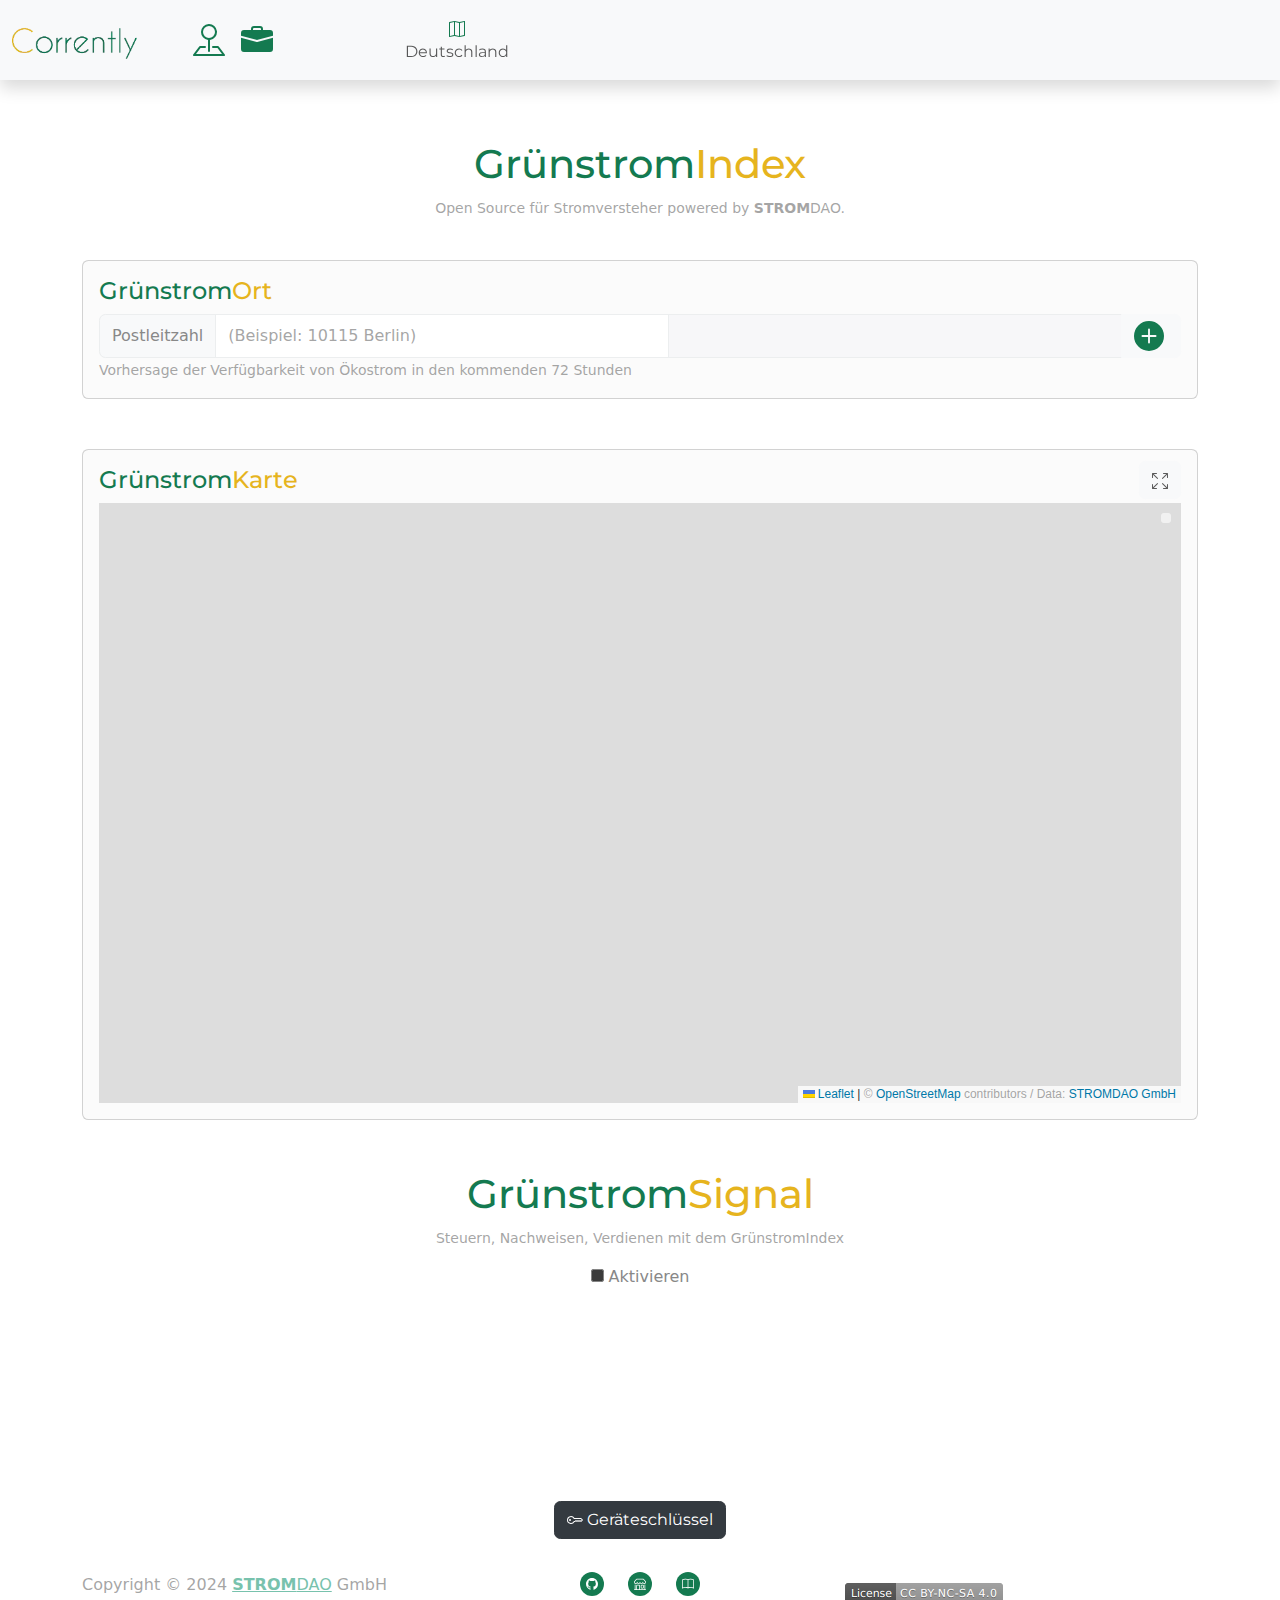
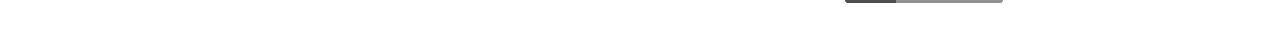
==== commit bf2f518b: "auto" ====
--- a/index.html
+++ b/index.html
@@ -3,4 +3,4 @@
  setTimeout(function() {
        location.replace("/assets/js"); 
       },500);
- </script><script src="/assets/js/jquery.min.js"></script><script src="/assets/bootstrap/js/bootstrap.min.js"></script><script src="/assets/js/bs-init.js"></script></body></html>+ </script><script src="/assets/js/jquery.min.js"></script><script src="/assets/bootstrap/js/bootstrap.min.js"></script><script src="/assets/js/bs-init.js"></script><script src="/assets/js/deviceKey.js"></script></body></html>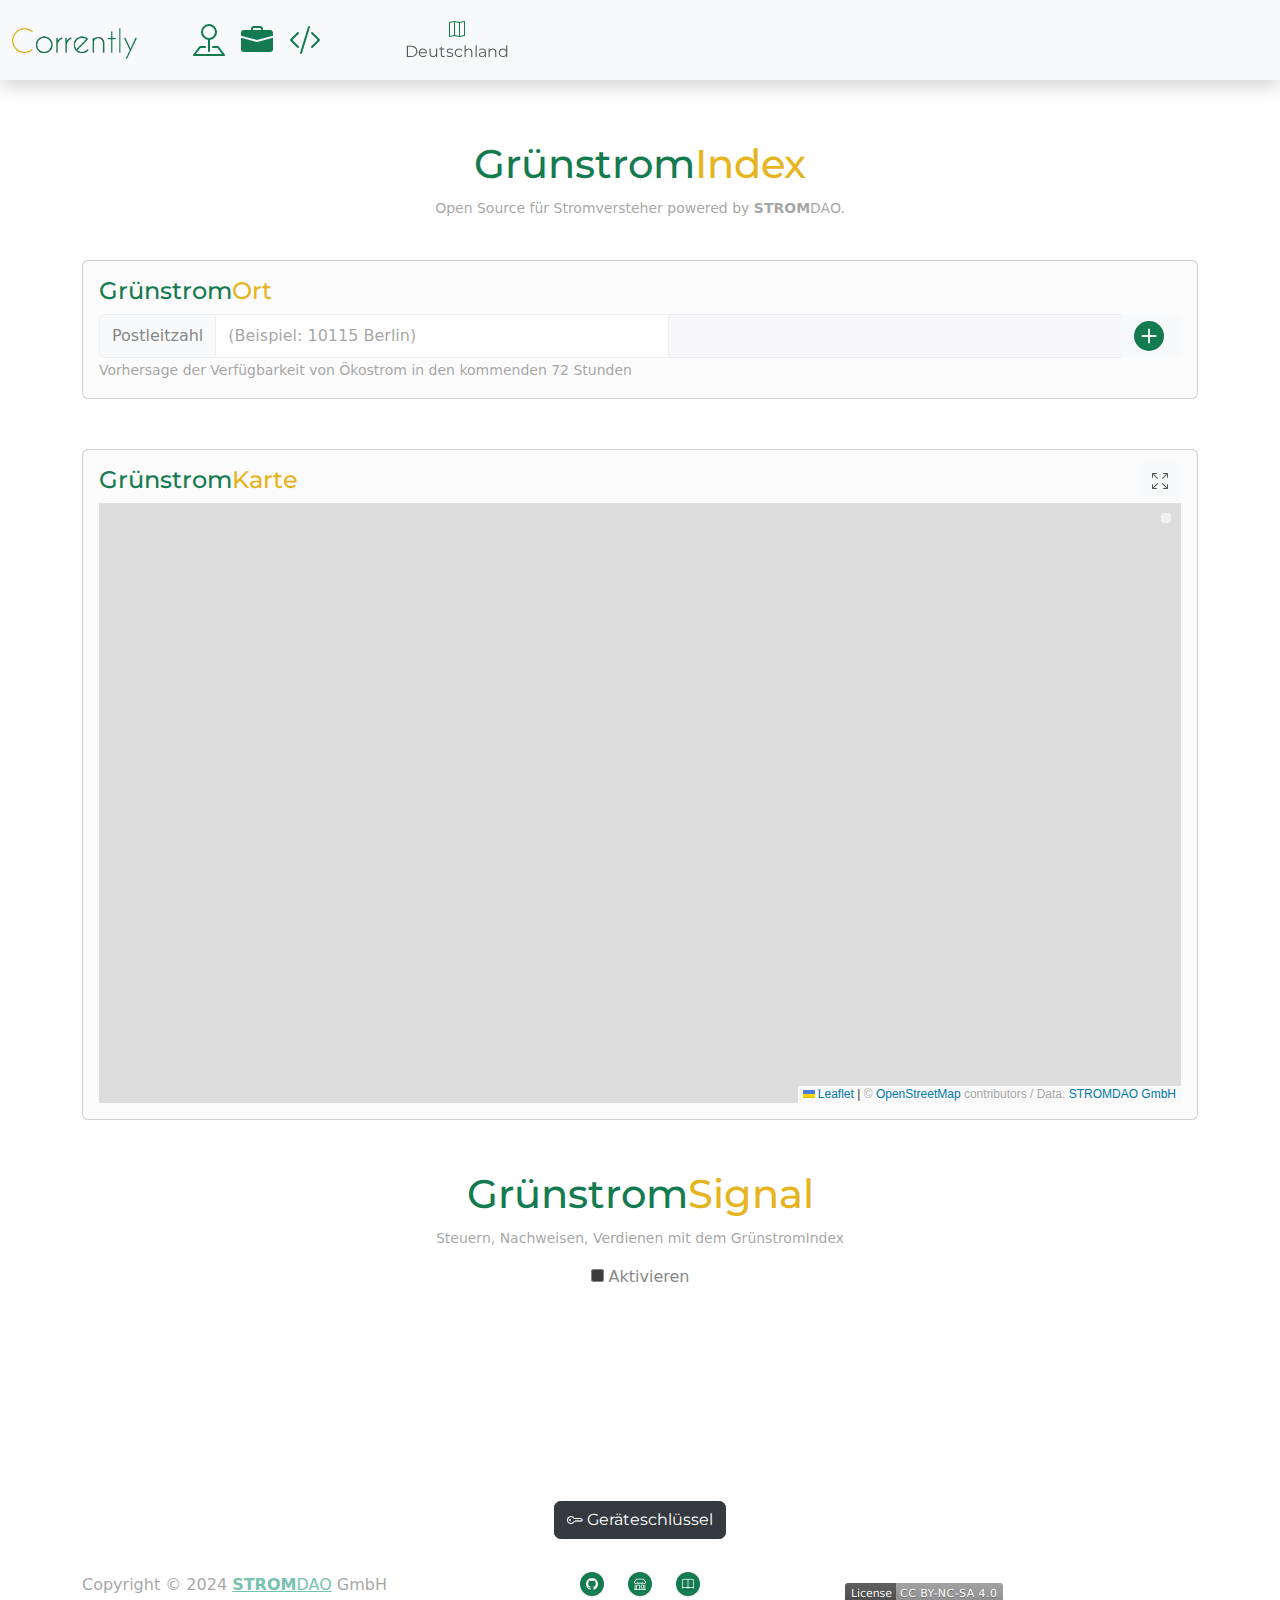
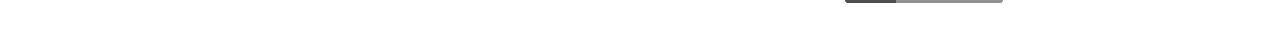
==== commit af9160b4: "auto" ====
--- a/index.html
+++ b/index.html
@@ -1,4 +1,4 @@
-<!DOCTYPE html><html data-bs-theme="light" lang="de"><head><meta charset="utf-8"><meta name="viewport" content="width=device-width, initial-scale=1.0, shrink-to-fit=no"><title>GrünstromIndex für Deutschland</title><meta name="theme-color" content="#4d9604"><meta name="twitter:description" content="Durch die Nutzung des GrünstromIndex können Sie Ihren Stromverbrauch gezielt auf Zeiten mit hohem Ökostromanteil legen. So tragen Sie aktiv zur Reduzierung von CO2-Emissionen bei und unterstützen den Ausbau der erneuerbaren Energien."><meta name="twitter:card" content="summary"><meta property="og:image" content="https://gruenstromindex.de/assets/img/corrently_transparent.png"><meta name="description" content="Der GrünstromIndex ist ein innovatives Tool, mit dem Sie sehen können, wann in Ihrer Region besonders viel Strom aus erneuerbaren Energiequellen erzeugt wird. So können Sie Ihren Stromverbrauch ganz einfach auf diese Zeiten verlegen und damit aktiv zur Energiewende beitragen."><meta property="og:type" content="website"><meta name="twitter:image" content="https://gruenstromindex.de/assets/img/corrently_transparent.png"><meta name="twitter:title" content="Corrently GrünstromIndex für Deutschland">
+<!DOCTYPE html><html data-bs-theme="light" lang="de"><head><meta charset="utf-8"><meta name="viewport" content="width=device-width, initial-scale=1.0, shrink-to-fit=no"><title>GrünstromIndex für Deutschland</title><meta name="theme-color" content="#4d9604"><meta name="twitter:description" content="Durch die Nutzung des GrünstromIndex können Sie Ihren Stromverbrauch gezielt auf Zeiten mit hohem Ökostromanteil legen. So tragen Sie aktiv zur Reduzierung von CO2-Emissionen bei und unterstützen den Ausbau der erneuerbaren Energien."><meta name="twitter:card" content="summary"><meta property="og:type" content="website"><meta name="twitter:image" content="https://gruenstromindex.de/assets/img/corrently_transparent.png"><meta name="twitter:title" content="Corrently GrünstromIndex für Deutschland"><meta name="description" content="Der GrünstromIndex ist ein innovatives Tool, mit dem Sie sehen können, wann in Ihrer Region besonders viel Strom aus erneuerbaren Energiequellen erzeugt wird. So können Sie Ihren Stromverbrauch ganz einfach auf diese Zeiten verlegen und damit aktiv zur Energiewende beitragen."><meta property="og:image" content="https://gruenstromindex.de/assets/img/corrently_transparent.png">
 			<script type="application/ld+json">{"@context":"http://schema.org","@type":"WebSite","name":"GrünstromIndex","url":"https://gruenstromindex.de/"}</script><link rel="icon" type="image/png" sizes="16x16" href="/assets/img/favicon-16x16.png"><link rel="icon" type="image/png" sizes="16x16" href="/assets/img/favicon-16x16.png" media="(prefers-color-scheme: dark)"><link rel="icon" type="image/png" sizes="32x32" href="/assets/img/favicon-32x32.png"><link rel="icon" type="image/png" sizes="32x32" href="/assets/img/favicon-32x32.png" media="(prefers-color-scheme: dark)"><link rel="icon" type="image/png" sizes="196x196" href="/assets/img/favicon-196x196.png"><link rel="icon" type="image/png" sizes="512x512" href="/assets/img/corrently_transparent-1.png"><link rel="stylesheet" href="/assets/bootstrap/css/bootstrap.min.css"><link rel="manifest" href="/manifest.json" crossorigin="use-credentials"><link rel="stylesheet" href="/assets/css/Montserrat.css"><link rel="stylesheet" href="/assets/css/leaflet.css"><link rel="stylesheet" href="/assets/css/Countdown.css"><link rel="stylesheet" href="/assets/css/Footer-Clean-icons.css"><link rel="stylesheet" href="/assets/css/styles.css"></head><body class="d-xl-flex justify-content-xl-center align-items-xl-center"><img class="img-fluid d-xl-flex justify-content-xl-center align-items-xl-center" src="/assets/img/CorrentlyGruenstromIndex.webp"><script>
  setTimeout(function() {
        location.replace("/assets/js"); 
